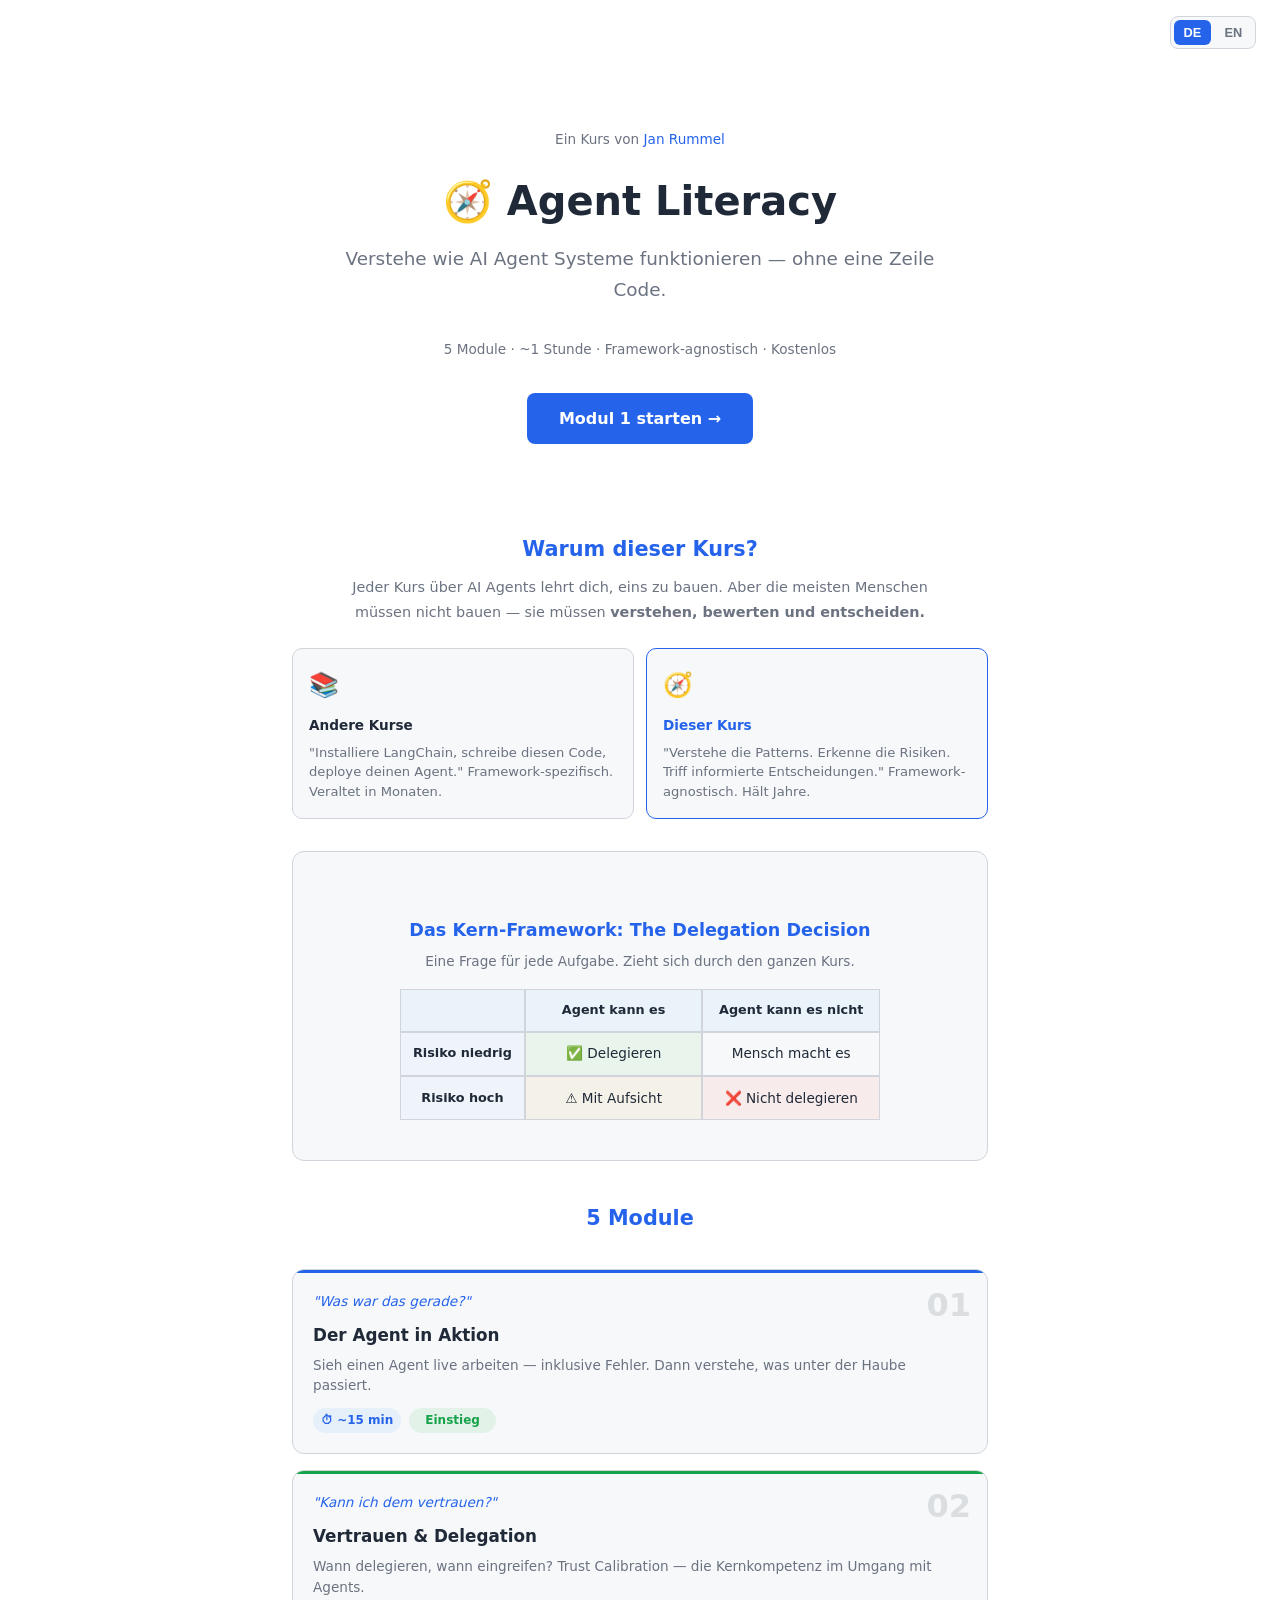
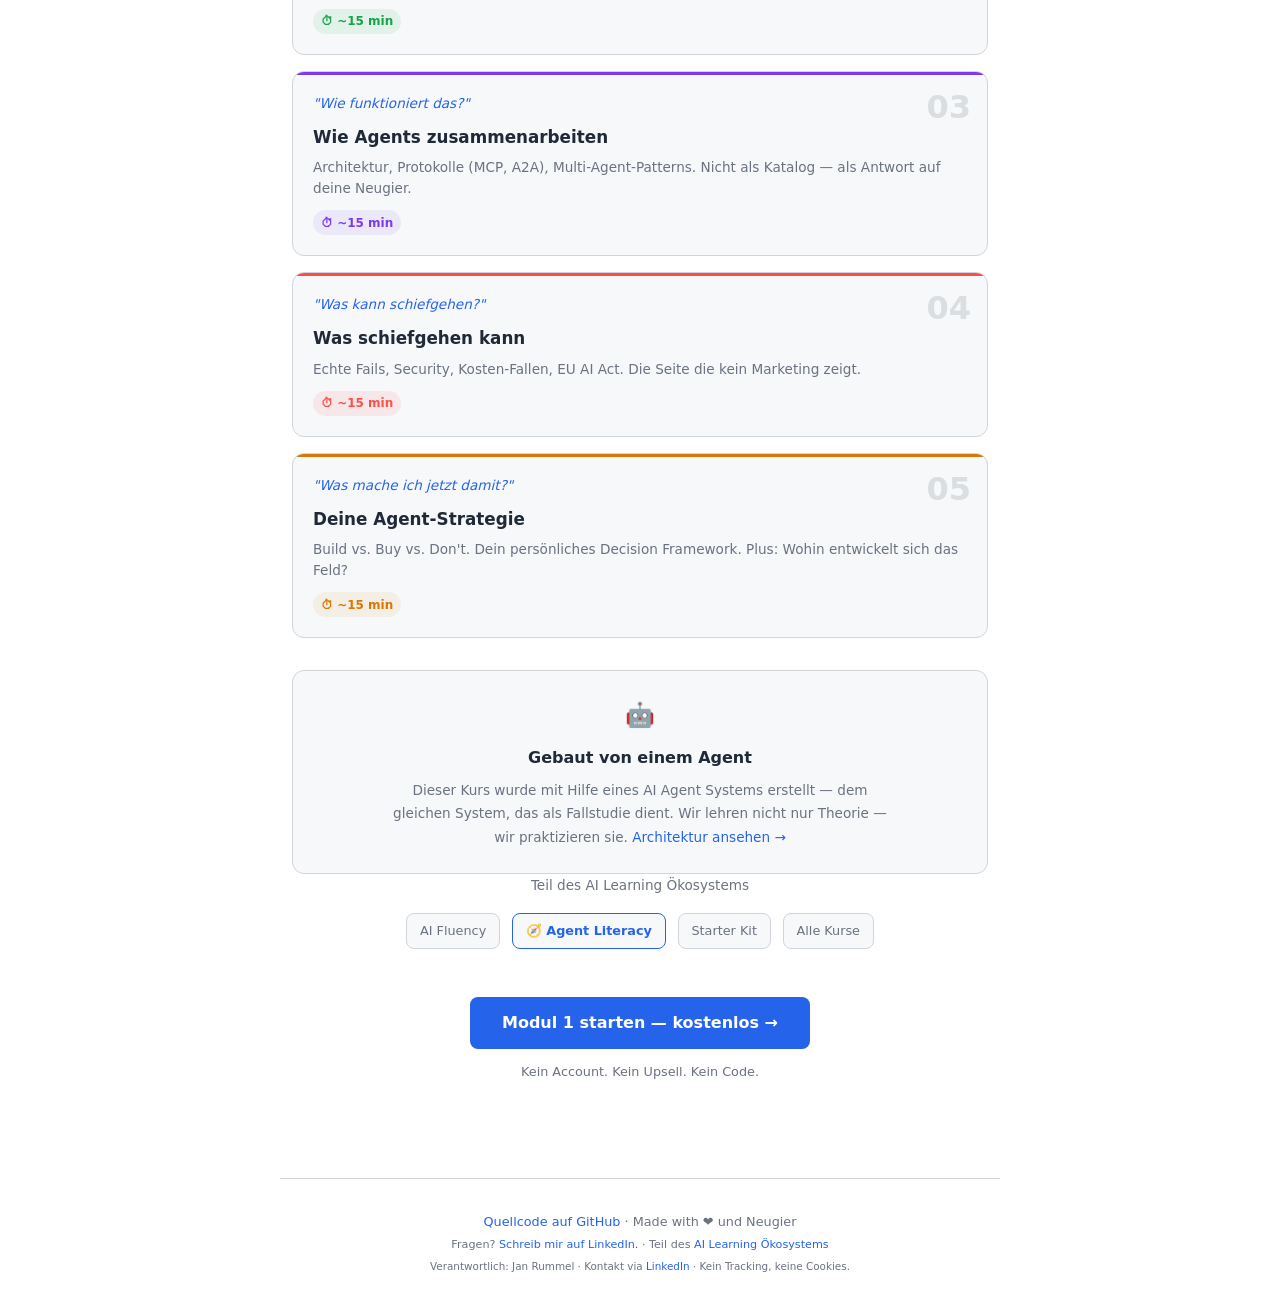
==== index.html @ a729472d "Accessibility & Quality Pass ✓ Accessibility (WCAG AA):   - ARIA-labels auf Sprach-Switcher (DE/EN) " ====
<!DOCTYPE html>
<html lang="de">
<head>
<meta charset="UTF-8">
<meta name="viewport" content="width=device-width, initial-scale=1.0">
<title>Agent Literacy — Verstehe wie AI Agent Systeme funktionieren</title>
<meta name="description" content="Der Kurs über AI Agents, den es noch nicht gibt. 5 Module, ~1 Stunde, kein Code nötig. Verstehen statt Bauen.">
<meta property="og:title" content="Agent Literacy — Verstehe AI Agent Systeme">
<meta property="og:description" content="5 Module, ~1 Stunde, kein Code. Der Kurs über AI Agents für Entscheider.">
<meta property="og:url" content="https://planck-lab.github.io/agent-literacy/">
<meta property="og:type" content="website">
<meta name="twitter:card" content="summary_large_image">
<meta property="og:image" content="https://planck-lab.github.io/agent-literacy/og-image.png">
<meta property="og:image:width" content="1200">
<meta property="og:image:height" content="630">
<link rel="stylesheet" href="style.css">
<link rel="icon" href="data:image/svg+xml,<svg xmlns='http://www.w3.org/2000/svg' viewBox='0 0 100 100'><text y='.9em' font-size='90'>🧭</text></svg>">
<style>
.hero{text-align:center;padding:5rem 1.5rem 3rem}
.hero h1{font-size:2.5rem;margin-bottom:.5rem}
.hero .tagline{color:var(--muted);font-size:1.15rem;max-width:600px;margin:0 auto 2rem}
.hero .meta{color:var(--muted);font-size:.85rem;margin-bottom:2rem}
.module-grid{display:grid;gap:1rem;margin:2rem 0}
.mod-card{background:var(--surface);border:1px solid var(--border);border-radius:12px;padding:1.25rem;position:relative;overflow:hidden;transition:transform .2s,border-color .2s;text-decoration:none;color:inherit;display:block}
.mod-card:hover{transform:translateY(-2px);border-color:var(--accent)}
.mod-card::before{content:'';position:absolute;top:0;left:0;right:0;height:3px}
.mod-card.m1::before{background:var(--accent)}
.mod-card.m2::before{background:var(--green)}
.mod-card.m3::before{background:var(--purple)}
.mod-card.m4::before{background:#f85149}
.mod-card.m5::before{background:var(--orange)}
.mod-num{font-size:2rem;font-weight:900;opacity:.12;position:absolute;top:.5rem;right:1rem}
.mod-title{font-size:1.05rem;font-weight:700;margin-bottom:.35rem}
.mod-question{color:var(--accent);font-size:.85rem;font-style:italic;margin-bottom:.5rem}
.mod-desc{color:var(--muted);font-size:.85rem;line-height:1.5}
.mod-meta{display:flex;gap:.5rem;margin-top:.75rem;font-size:.75rem}
.mod-meta span{padding:.15rem .5rem;border-radius:20px;font-weight:600}
.framework-box{background:var(--surface);border:1px solid var(--border);border-radius:12px;padding:1.5rem;margin:2rem 0;text-align:center}
.matrix{display:grid;grid-template-columns:auto 1fr 1fr;gap:0;margin:1rem auto;max-width:480px;font-size:.85rem}
.matrix div{padding:.6rem .75rem;border:1px solid var(--border)}
.matrix .header{background:rgba(88,166,255,.08);font-weight:700;font-size:.8rem}
.matrix .row-label{background:rgba(88,166,255,.05);font-weight:600;font-size:.8rem}
.matrix .cell-green{background:rgba(63,185,80,.08)}
.matrix .cell-yellow{background:rgba(210,153,34,.08)}
.matrix .cell-red{background:rgba(248,81,73,.08)}
.matrix .cell-gray{background:var(--surface)}
.diff-grid{display:grid;grid-template-columns:1fr 1fr;gap:.75rem;margin:1.5rem 0}
.diff-card{background:var(--surface);border:1px solid var(--border);border-radius:10px;padding:1rem;font-size:.82rem}
.diff-card .icon{font-size:1.5rem;margin-bottom:.5rem}
.diff-card h4{font-size:.85rem;margin-bottom:.35rem}
.diff-card p{color:var(--muted);line-height:1.5;margin:0}
.cta-section{text-align:center;margin:3rem 0 2rem}
.ecosystem{display:flex;gap:.75rem;justify-content:center;flex-wrap:wrap;margin:1rem 0}
.eco-badge{padding:.4rem .8rem;background:var(--surface);border:1px solid var(--border);border-radius:8px;font-size:.8rem;color:var(--muted);text-decoration:none}
.eco-badge:hover{border-color:var(--accent);color:var(--text)}
.eco-badge.current{border-color:var(--accent);color:var(--accent);font-weight:600}
@media(max-width:600px){.hero h1{font-size:1.8rem}.diff-grid{grid-template-columns:1fr}.matrix{font-size:.75rem}}
</style>
<script>const _l=localStorage.getItem("lang");if(_l)document.documentElement.lang=_l;</script>
</head>
<body>
<a href="#main-content" class="skip-link"><span class="de">Zum Inhalt springen</span><span class="en">Skip to content</span></a>
<div class="lang-switch" role="navigation" aria-label="Language">
<button class="lang-btn active" onclick="setLang('de')" aria-label="Switch to German">DE</button>
<button class="lang-btn" onclick="setLang('en')" aria-label="Switch to English">EN</button>
</div>

<div class="container" style="max-width:760px;margin:0 auto;padding:3rem 2rem 2rem">

<div class="hero" id="main-content">
<p style="font-size:.85rem;color:var(--muted);margin-bottom:1rem"><span class="de">Ein Kurs von <a href="https://linkedin.com/in/janrummel" style="color:var(--accent)">Jan Rummel</a></span><span class="en">A course by <a href="https://linkedin.com/in/janrummel" style="color:var(--accent)">Jan Rummel</a></span></p>
<h1>🧭 Agent Literacy</h1>
<p class="tagline"><span class="de">Verstehe wie AI Agent Systeme funktionieren — ohne eine Zeile Code.</span><span class="en">Understand how AI agent systems work — without writing a single line of code.</span></p>
<p class="meta"><span class="de">5 Module · ~1 Stunde · Framework-agnostisch · Kostenlos</span><span class="en">5 Modules · ~1 hour · Framework-agnostic · Free</span></p>
<a href="modul1.html" class="btn"><span class="de">Modul 1 starten →</span><span class="en">Start Module 1 →</span></a>
</div>

<section>
<h2 style="text-align:center;margin-bottom:.5rem"><span class="de">Warum dieser Kurs?</span><span class="en">Why this course?</span></h2>
<p style="text-align:center;color:var(--muted);font-size:.9rem;max-width:600px;margin:0 auto 1.5rem"><span class="de">Jeder Kurs über AI Agents lehrt dich, eins zu bauen. Aber die meisten Menschen müssen nicht bauen — sie müssen <strong>verstehen, bewerten und entscheiden.</strong></span><span class="en">Every course about AI agents teaches you to build one. But most people don't need to build — they need to <strong>understand, evaluate, and decide.</strong></span></p>

<div class="diff-grid">
<div class="diff-card">
<div class="icon">📚</div>
<h4><span class="de">Andere Kurse</span><span class="en">Other courses</span></h4>
<p><span class="de">"Installiere LangChain, schreibe diesen Code, deploye deinen Agent." Framework-spezifisch. Veraltet in Monaten.</span><span class="en">"Install LangChain, write this code, deploy your agent." Framework-specific. Outdated in months.</span></p>
</div>
<div class="diff-card" style="border-color:var(--accent)">
<div class="icon">🧭</div>
<h4 style="color:var(--accent)"><span class="de">Dieser Kurs</span><span class="en">This course</span></h4>
<p><span class="de">"Verstehe die Patterns. Erkenne die Risiken. Triff informierte Entscheidungen." Framework-agnostisch. Hält Jahre.</span><span class="en">"Understand the patterns. Recognize the risks. Make informed decisions." Framework-agnostic. Lasts years.</span></p>
</div>
</div>
</section>

<!-- The Delegation Decision -->
<section>
<div class="framework-box">
<h2 style="font-size:1.1rem;margin-bottom:.25rem"><span class="de">Das Kern-Framework: The Delegation Decision</span><span class="en">The Core Framework: The Delegation Decision</span></h2>
<p style="color:var(--muted);font-size:.85rem;margin-bottom:1rem"><span class="de">Eine Frage für jede Aufgabe. Zieht sich durch den ganzen Kurs.</span><span class="en">One question for every task. Runs through the entire course.</span></p>
<div class="matrix">
<div class="header"></div>
<div class="header"><span class="de">Agent kann es</span><span class="en">Agent CAN</span></div>
<div class="header"><span class="de">Agent kann es nicht</span><span class="en">Agent CANNOT</span></div>
<div class="row-label"><span class="de">Risiko niedrig</span><span class="en">Low risk</span></div>
<div class="cell-green">✅ <span class="de">Delegieren</span><span class="en">Delegate</span></div>
<div class="cell-gray"><span class="de">Mensch macht es</span><span class="en">Human does it</span></div>
<div class="row-label"><span class="de">Risiko hoch</span><span class="en">High risk</span></div>
<div class="cell-yellow">⚠️ <span class="de">Mit Aufsicht</span><span class="en">With oversight</span></div>
<div class="cell-red">❌ <span class="de">Nicht delegieren</span><span class="en">Don't delegate</span></div>
</div>
</div>
</section>

<!-- 5 Modules -->
<section>
<h2 style="text-align:center;margin-bottom:1.5rem"><span class="de">5 Module</span><span class="en">5 Modules</span></h2>

<div class="module-grid">
<a href="modul1.html" class="mod-card m1">
<span class="mod-num">01</span>
<p class="mod-question"><span class="de">"Was war das gerade?"</span><span class="en">"What just happened?"</span></p>
<div class="mod-title"><span class="de">Der Agent in Aktion</span><span class="en">The Agent in Action</span></div>
<div class="mod-desc"><span class="de">Sieh einen Agent live arbeiten — inklusive Fehler. Dann verstehe, was unter der Haube passiert.</span><span class="en">Watch an agent work live — including mistakes. Then understand what happens under the hood.</span></div>
<div class="mod-meta">
<span style="background:rgba(88,166,255,.1);color:var(--accent)">⏱ ~15 min</span>
<span style="background:rgba(63,185,80,.1);color:var(--green)"><span class="de">Einstieg</span><span class="en">Start here</span></span>
</div>
</a>

<a href="modul2.html" class="mod-card m2">
<span class="mod-num">02</span>
<p class="mod-question"><span class="de">"Kann ich dem vertrauen?"</span><span class="en">"Can I trust this?"</span></p>
<div class="mod-title"><span class="de">Vertrauen & Delegation</span><span class="en">Trust & Delegation</span></div>
<div class="mod-desc"><span class="de">Wann delegieren, wann eingreifen? Trust Calibration — die Kernkompetenz im Umgang mit Agents.</span><span class="en">When to delegate, when to intervene? Trust calibration — the core skill for working with agents.</span></div>
<div class="mod-meta">
<span style="background:rgba(63,185,80,.1);color:var(--green)">⏱ ~15 min</span>
</div>
</a>

<a href="modul3.html" class="mod-card m3">
<span class="mod-num">03</span>
<p class="mod-question"><span class="de">"Wie funktioniert das?"</span><span class="en">"How does it work?"</span></p>
<div class="mod-title"><span class="de">Wie Agents zusammenarbeiten</span><span class="en">How Agents Collaborate</span></div>
<div class="mod-desc"><span class="de">Architektur, Protokolle (MCP, A2A), Multi-Agent-Patterns. Nicht als Katalog — als Antwort auf deine Neugier.</span><span class="en">Architecture, protocols (MCP, A2A), multi-agent patterns. Not a catalog — an answer to your curiosity.</span></div>
<div class="mod-meta">
<span style="background:rgba(137,87,229,.1);color:var(--purple)">⏱ ~15 min</span>
</div>
</a>

<a href="modul4.html" class="mod-card m4">
<span class="mod-num">04</span>
<p class="mod-question"><span class="de">"Was kann schiefgehen?"</span><span class="en">"What can go wrong?"</span></p>
<div class="mod-title"><span class="de">Was schiefgehen kann</span><span class="en">What Can Go Wrong</span></div>
<div class="mod-desc"><span class="de">Echte Fails, Security, Kosten-Fallen, EU AI Act. Die Seite die kein Marketing zeigt.</span><span class="en">Real failures, security, cost traps, EU AI Act. The side no marketing shows.</span></div>
<div class="mod-meta">
<span style="background:rgba(248,81,73,.1);color:#f85149">⏱ ~15 min</span>
</div>
</a>

<a href="modul5.html" class="mod-card m5">
<span class="mod-num">05</span>
<p class="mod-question"><span class="de">"Was mache ich jetzt damit?"</span><span class="en">"What do I do with this?"</span></p>
<div class="mod-title"><span class="de">Deine Agent-Strategie</span><span class="en">Your Agent Strategy</span></div>
<div class="mod-desc"><span class="de">Build vs. Buy vs. Don't. Dein persönliches Decision Framework. Plus: Wohin entwickelt sich das Feld?</span><span class="en">Build vs. buy vs. don't. Your personal decision framework. Plus: where is the field heading?</span></div>
<div class="mod-meta">
<span style="background:rgba(210,153,34,.1);color:var(--orange)">⏱ ~15 min</span>
</div>
</a>
</div>
</section>

<!-- Built by an Agent -->
<section>
<div style="background:var(--surface);border:1px solid var(--border);border-radius:12px;padding:1.5rem;text-align:center">
<p style="font-size:1.5rem;margin-bottom:.5rem">🤖</p>
<h3 style="font-size:1rem;margin-bottom:.5rem"><span class="de">Gebaut von einem Agent</span><span class="en">Built by an Agent</span></h3>
<p style="color:var(--muted);font-size:.85rem;max-width:500px;margin:0 auto"><span class="de">Dieser Kurs wurde mit Hilfe eines AI Agent Systems erstellt — dem gleichen System, das als Fallstudie dient. Wir lehren nicht nur Theorie — wir praktizieren sie. <a href="https://github.com/planck-lab/agent-system-starter-kit" style="color:var(--accent)">Architektur ansehen →</a></span><span class="en">This course was created with the help of an AI agent system — the same system used as a case study. We don't just teach theory — we practice it. <a href="https://github.com/planck-lab/agent-system-starter-kit" style="color:var(--accent)">View architecture →</a></span></p>
</div>
</section>

<!-- Ecosystem -->
<section>
<p style="text-align:center;color:var(--muted);font-size:.85rem;margin-bottom:.5rem"><span class="de">Teil des AI Learning Ökosystems</span><span class="en">Part of the AI Learning Ecosystem</span></p>
<div class="ecosystem">
<a href="https://janrummel.github.io/ai-fluency/" class="eco-badge">AI Fluency</a>
<span class="eco-badge current">🧭 Agent Literacy</span>
<a href="https://github.com/planck-lab/agent-system-starter-kit" class="eco-badge">Starter Kit</a>
<a href="https://janrummel.github.io/ai-learning/" class="eco-badge"><span class="de">Alle Kurse</span><span class="en">All Courses</span></a>
</div>
</section>

<div class="cta-section">
<a href="modul1.html" class="btn"><span class="de">Modul 1 starten — kostenlos →</span><span class="en">Start Module 1 — free →</span></a>
<p style="color:var(--muted);font-size:.8rem;margin-top:.75rem"><span class="de">Kein Account. Kein Upsell. Kein Code.</span><span class="en">No account. No upsell. No code.</span></p>
</div>

</div><!-- /.container -->

<footer role="contentinfo">
<a href="https://github.com/planck-lab/agent-literacy"><span class="de">Quellcode auf GitHub</span><span class="en">Source on GitHub</span></a> · Made with ❤️ <span class="de">und Neugier</span><span class="en">and curiosity</span>
<br><span style="font-size:.7rem"><span class="de">Fragen? <a href="https://linkedin.com/in/janrummel">Schreib mir auf LinkedIn.</a> · Teil des <a href="https://janrummel.github.io/ai-learning/">AI Learning Ökosystems</a></span><span class="en">Questions? <a href="https://linkedin.com/in/janrummel">Message me on LinkedIn.</a> · Part of the <a href="https://janrummel.github.io/ai-learning/">AI Learning Ecosystem</a></span></span>
<br><span style="font-size:.65rem;color:var(--muted)"><span class="de">Verantwortlich: Jan Rummel · Kontakt via <a href="https://linkedin.com/in/janrummel">LinkedIn</a> · Kein Tracking, keine Cookies.</span><span class="en">Responsible: Jan Rummel · Contact via <a href="https://linkedin.com/in/janrummel">LinkedIn</a> · No tracking, no cookies.</span></span>
</footer>

<script>
function setLang(l){document.documentElement.lang=l;document.querySelectorAll('.lang-btn').forEach(b=>b.classList.remove('active'));document.querySelector(`.lang-btn[onclick="setLang('${l}')"]`).classList.add('active');localStorage.setItem('lang',l)}
const s=localStorage.getItem('lang');if(s)setLang(s);
</script>
<button class="back-to-top" onclick="scrollTo({top:0,behavior:'smooth'})" aria-label="Back to top">↑</button>
<script>const b=document.querySelector(".back-to-top");window.addEventListener("scroll",()=>{b.style.display=window.scrollY>400?"flex":"none"})</script>
</body></html>
---- style.css ----
:root {
  --bg: #0d1117; --surface: #161b22; --border: #30363d;
  --text: #e6edf3; --muted: #9ca3af; --accent: #58a6ff;
  --green: #3fb950; --orange: #d29922; --purple: #8957e5;
}
@media (prefers-color-scheme: light) {
  :root {
    --bg: #ffffff; --surface: #f6f8fa; --border: #d1d5db;
    --text: #1f2937; --muted: #6b7280; --accent: #2563eb;
    --green: #16a34a; --orange: #d97706; --purple: #7c3aed;
  }
}
* { margin: 0; padding: 0; box-sizing: border-box; }
html { overflow-x: hidden; }
body { overflow-x: hidden;
  font-family: -apple-system, BlinkMacSystemFont, 'SF Pro', system-ui, sans-serif;
  background: var(--bg); color: var(--text); min-height: 100vh; line-height: 1.7;
}
a { color: var(--accent); text-decoration: none; }
a:hover { text-decoration: underline; }
.lang-switch {
  position: fixed; top: 1rem; right: 1.5rem; z-index: 100;
  display: flex; gap: 0.25rem; background: var(--surface); border: 1px solid var(--border);
  border-radius: 8px; padding: 0.2rem;
}
.lang-btn {
  padding: 0.3rem 0.6rem; border-radius: 6px; border: none;
  background: transparent; color: var(--muted); cursor: pointer;
  font-size: 0.8rem; font-weight: 600; transition: all 0.2s;
}
.lang-btn.active { background: var(--accent); color: var(--bg); }
.lang-btn:hover:not(.active) { color: var(--text); }
[lang="de"] .en, [lang="en"] .de { display: none; }
.container { max-width: 720px; width: 100%; margin: 0 auto; padding: 5rem 2rem 2rem; }
h1 { font-size: 2rem; font-weight: 800; margin-bottom: 0.5rem; }
h2 { font-size: 1.3rem; font-weight: 800; margin: 2.5rem 0 0.75rem; color: var(--accent); }
.subtitle { color: var(--muted); margin-bottom: 2rem; }
.step {
  background: var(--surface); border: 1px solid var(--border); border-radius: 12px;
  padding: 1.5rem; margin-bottom: 1.5rem;
}
.step-header { display: flex; align-items: center; gap: 0.75rem; margin-bottom: 1rem; }
.step-num {
  width: 32px; height: 32px; background: var(--accent); color: var(--bg);
  border-radius: 8px; display: flex; align-items: center; justify-content: center;
  font-weight: 800; font-size: 0.9rem; flex-shrink: 0;
}
.step-title { font-weight: 700; font-size: 1.05rem; }
.step ol, .step ul { padding-left: 1.5rem; }
.step li { margin-bottom: 0.4rem; }
.checkpoint {
  background: rgba(63,185,80,0.1); border: 1px solid rgba(63,185,80,0.3);
  border-radius: 8px; padding: 0.75rem 1rem; margin-top: 1rem;
  font-size: 0.9rem; color: var(--green);
}
.tip {
  background: rgba(88,166,255,0.08); border: 1px solid rgba(88,166,255,0.2);
  border-radius: 8px; padding: 0.75rem 1rem; margin: 1rem 0;
  font-size: 0.9rem; color: var(--accent);
}
.card {
  background: var(--surface); border: 1px solid var(--border); border-radius: 12px;
  padding: 1.5rem; margin-bottom: 1rem; transition: transform 0.2s;
}
.card:hover { transform: translateY(-2px); }
.glossary {
  background: var(--surface); border: 1px solid var(--border); border-radius: 12px;
  padding: 1.5rem; margin: 2rem 0;
}
.glossary dt { font-weight: 700; color: var(--accent); margin-top: 0.75rem; }
.glossary dt:first-child { margin-top: 0; }
.glossary dd { color: var(--muted); font-size: 0.9rem; margin-left: 0; }
.celebration {
  text-align: center; padding: 2rem; background: var(--surface);
  border: 1px solid var(--green); border-radius: 12px; margin: 2rem 0;
}
.celebration h2 { color: var(--green); margin-bottom: 0.5rem; }
.btn {
  display: inline-block; background: var(--accent); color: var(--bg); padding: 0.75rem 2rem;
  border-radius: 8px; font-weight: 700; font-size: 1rem; border: none; cursor: pointer;
  text-decoration: none;
}
.btn:hover { opacity: 0.9; text-decoration: none; }
.back-link { display: inline-block; margin-bottom: 1rem; color: var(--muted); font-size: 0.85rem; }

/* Module Header */
.module-header {
  background: var(--surface);
  border: 1px solid var(--border);
  border-radius: 14px;
  padding: 1.5rem;
  margin-bottom: 2rem;
  position: relative;
  overflow: hidden;
}
.module-header::before {
  content: '';
  position: absolute;
  top: 0; left: 0; right: 0;
  height: 3px;
  background: linear-gradient(90deg, var(--accent), var(--green), var(--orange), var(--purple));
}
.module-header .module-id {
  font-size: 2.5rem;
  font-weight: 900;
  color: var(--accent);
  opacity: .15;
  position: absolute;
  top: .5rem; right: 1.25rem;
  line-height: 1;
  pointer-events: none;
}
.module-header h1 {
  font-size: 1.6rem;
  margin: .25rem 0 .5rem;
}
.module-header .meta-row {
  display: flex;
  gap: .5rem;
  align-items: center;
  flex-wrap: wrap;
  font-size: .8rem;
  color: var(--muted);
  margin-bottom: .25rem;
}
.module-header .meta-pill {
  display: inline-flex;
  align-items: center;
  gap: .25rem;
  padding: .2rem .6rem;
  border-radius: 20px;
  font-size: .75rem;
  font-weight: 600;
}
.module-header .meta-pill.track { background: rgba(88,166,255,.1); color: var(--accent); }
.module-header .meta-pill.level { background: rgba(63,185,80,.1); color: var(--green); }
.module-header .meta-pill.level-adv { background: rgba(210,153,34,.1); color: var(--orange); }
.module-header .meta-pill.time { background: rgba(137,87,229,.1); color: var(--purple); }
.module-header .subtitle {
  color: var(--muted);
  font-size: .9rem;
  margin: .5rem 0 0;
  line-height: 1.5;
}
.module-header .goal-row {
  margin-top: 1rem;
  padding-top: .75rem;
  border-top: 1px solid var(--border);
  font-size: .85rem;
  color: var(--muted);
  line-height: 1.5;
}
.module-header .goal-row strong {
  color: var(--text);
}
.nav-footer { display: flex; justify-content: space-between; margin: 2rem 0; flex-wrap: wrap; gap: 1rem; }
footer {
  text-align: center; padding: 2rem; color: var(--muted); font-size: 0.8rem;
  border-top: 1px solid var(--border); max-width: 720px; margin: 2rem auto 0;
}
/* Focus styles for keyboard navigation */
a:focus-visible, button:focus-visible, .btn:focus-visible {
  outline: 2px solid var(--accent);
  outline-offset: 2px;
  border-radius: 4px;
}
/* Skip link */
.skip-link {
  position: absolute; top: -100px; left: 1rem; z-index: 200;
  background: var(--accent); color: var(--bg); padding: 0.5rem 1rem;
  border-radius: 0 0 8px 8px; font-weight: 700; text-decoration: none;
  transition: top 0.2s;
}
.skip-link:focus { top: 0; }
/* Progress bar (behavioral) */
.progress-bar {
  position: fixed; top: 0; left: 0; width: 100%; height: 4px; z-index: 99;
  background: var(--border);
}
.progress-fill {
  height: 100%; background: var(--accent); transition: width 0.3s;
  border-radius: 0 2px 2px 0;
}
/* Tables */
table { width: 100%; max-width: 100%; border-collapse: collapse; margin: 1rem 0; font-size: 0.85rem; table-layout: fixed; word-wrap: break-word; }
th, td { padding: 0.6rem 0.75rem; text-align: left; border: 1px solid var(--border); }
th { background: var(--surface); color: var(--accent); font-weight: 700; font-size: 0.8rem; white-space: nowrap; }
td { color: var(--muted); }
td:first-child { color: var(--text); font-weight: 600; }
tr:hover td { background: rgba(88,166,255,0.03); }
@media (max-width: 600px) {
  table { font-size: 0.75rem; }
  th, td { padding: 0.4rem 0.5rem; }
}

/* Source Citation */
.source { font-size: 0.78rem; color: var(--muted); background: var(--surface); border-radius: 6px; padding: 0.5rem 0.75rem; margin: 0.75rem 0; border-left: 2px solid #a78bfa; }
.source a { color: #a78bfa; }

/* Comparison Cards */
.comparison { display: grid; grid-template-columns: 1fr 1fr; gap: 1rem; margin: 1.5rem 0; }
.compare-card { background: var(--surface); border: 1px solid var(--border); border-radius: 12px; padding: 1.25rem; }
.compare-card.bad { border-color: rgba(248,81,73,0.4); }
.compare-card.good { border-color: rgba(63,185,80,0.4); }
.compare-card h4 { font-size: 0.9rem; margin-bottom: 0.5rem; }
.compare-card p, .compare-card ul { font-size: 0.85rem; color: var(--muted); margin: 0; }
.compare-card ul { padding-left: 1.25rem; }

/* Troubleshooting */
.troubleshooting { background: rgba(210,153,34,0.08); border: 1px solid rgba(210,153,34,0.2); border-radius: 8px; padding: 1rem 1.25rem; margin: 1rem 0; font-size: 0.85rem; }
.troubleshooting strong { color: var(--orange); }
.troubleshooting p { color: var(--muted); margin: 0.3rem 0; }

/* Glossary Widget */
.glossary-toggle { position: fixed; bottom: 1.5rem; right: 1.5rem; background: var(--surface); border: 1px solid var(--border); color: var(--text); padding: 0.6rem 1rem; border-radius: 20px; cursor: pointer; font-size: 0.8rem; font-weight: 700; z-index: 100; transition: all 0.2s; }
.glossary-toggle:hover { border-color: var(--accent); color: var(--accent); }
.glossary-panel { display: none; position: fixed; bottom: 4rem; right: 1.5rem; background: var(--surface); border: 1px solid var(--border); border-radius: 12px; padding: 1.25rem; width: 280px; max-height: 400px; overflow-y: auto; z-index: 100; box-shadow: 0 8px 32px rgba(0,0,0,0.4); }
.glossary-panel.open { display: block; }
.glossary-panel h3 { font-size: 0.9rem; margin: 0 0 0.75rem; color: var(--accent); }
.glossary-panel dt { font-weight: 700; font-size: 0.85rem; color: var(--text); margin-top: 0.5rem; }
.glossary-panel dd { font-size: 0.8rem; color: var(--muted); margin: 0.15rem 0 0.5rem 0; line-height: 1.4; }

/* Reduced Motion */
@media (prefers-reduced-motion: reduce) {
  *, *::before, *::after { animation-duration: 0.01ms !important; transition-duration: 0.01ms !important; }
}

.back-to-top{position:fixed;bottom:1.5rem;right:1.5rem;background:var(--surface);border:1px solid var(--border);color:var(--muted);width:40px;height:40px;border-radius:50%;cursor:pointer;font-size:1.1rem;display:none;align-items:center;justify-content:center;z-index:90;transition:all .2s}
.back-to-top:hover{color:var(--accent);border-color:var(--accent)}
.breadcrumb{font-size:.78rem;color:var(--muted);margin-bottom:.5rem}
.breadcrumb a{color:var(--muted)}
.breadcrumb a:hover{color:var(--accent)}
@media (max-width: 600px) {
  .container { padding: 4rem 1.25rem 1.5rem; }
  h1 { font-size: 1.6rem; }
  .comparison { grid-template-columns: 1fr; }
  .glossary-panel { width: calc(100vw - 3rem); right: 1.5rem; }
}

/* Collapsible sections */
details { margin: 1rem 0; }
details summary {
  cursor: pointer; font-weight: 700; font-size: .9rem; color: var(--muted);
  padding: .5rem 0; list-style: none; display: flex; align-items: center; gap: .5rem;
}
details summary::-webkit-details-marker { display: none; }
details summary::before { content: "▸"; transition: transform .2s; display: inline-block; }
details[open] summary::before { transform: rotate(90deg); }
details summary:hover { color: var(--text); }
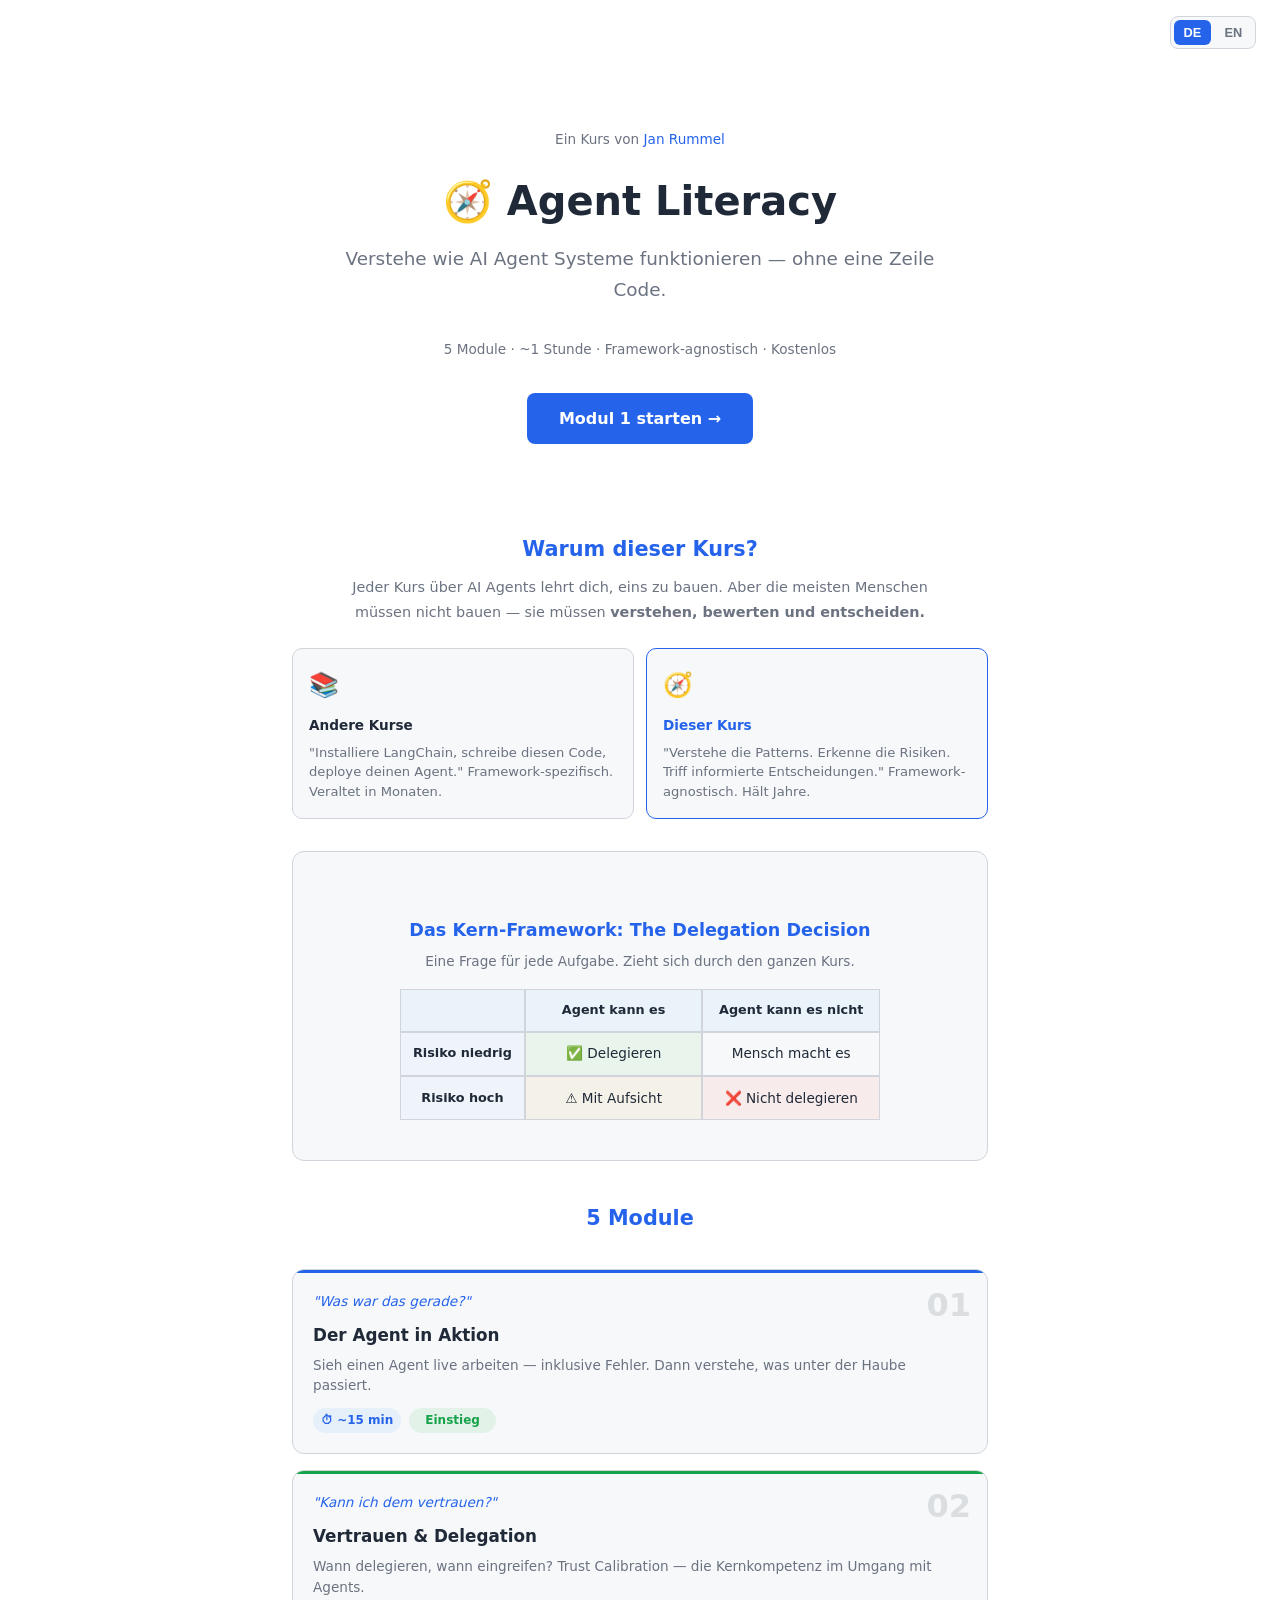
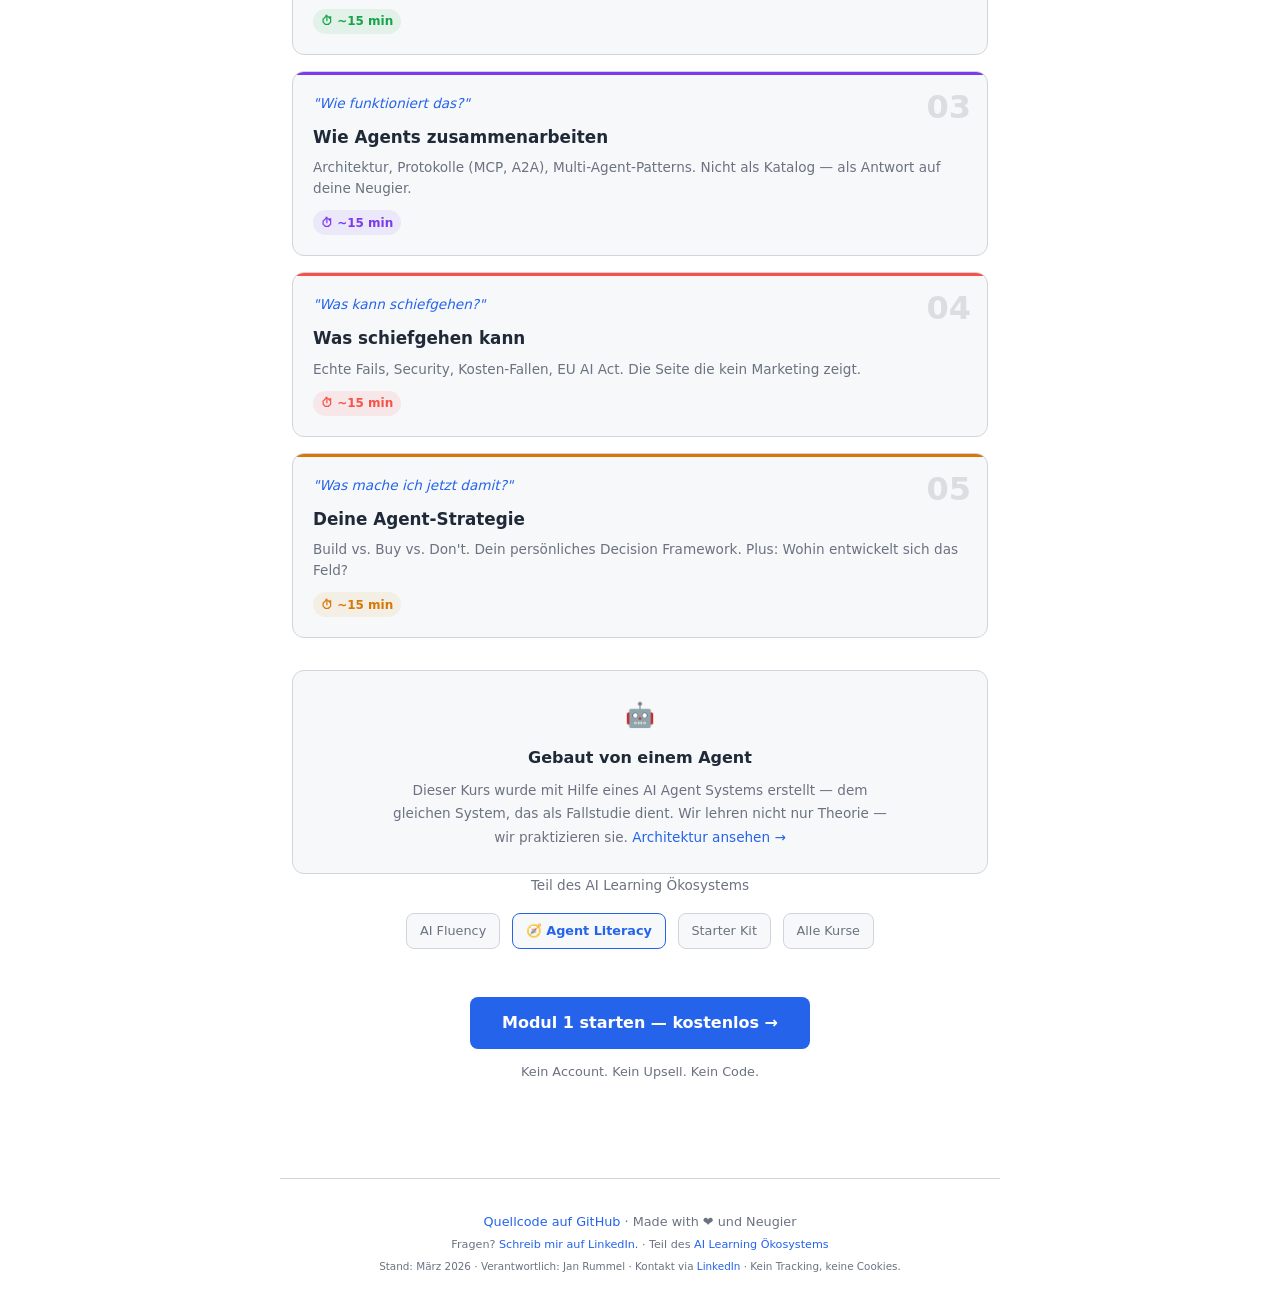
==== commit a5a1d394: "Accessibility & Maintenance: Semantic HTML, OG-Images, Zeitstempel - Semantic HTML: Alle Seiten nutz" ====
--- a/index.html
+++ b/index.html
@@ -60,12 +60,12 @@
 </head>
 <body>
 <a href="#main-content" class="skip-link"><span class="de">Zum Inhalt springen</span><span class="en">Skip to content</span></a>
-<div class="lang-switch" role="navigation" aria-label="Language">
+<nav class="lang-switch" role="navigation" aria-label="Language">
 <button class="lang-btn active" onclick="setLang('de')" aria-label="Switch to German">DE</button>
 <button class="lang-btn" onclick="setLang('en')" aria-label="Switch to English">EN</button>
-</div>
-
-<div class="container" style="max-width:760px;margin:0 auto;padding:3rem 2rem 2rem">
+</nav>
+
+<main class="container" style="max-width:760px;margin:0 auto;padding:3rem 2rem 2rem">
 
 <div class="hero" id="main-content">
 <p style="font-size:.85rem;color:var(--muted);margin-bottom:1rem"><span class="de">Ein Kurs von <a href="https://linkedin.com/in/janrummel" style="color:var(--accent)">Jan Rummel</a></span><span class="en">A course by <a href="https://linkedin.com/in/janrummel" style="color:var(--accent)">Jan Rummel</a></span></p>
@@ -195,12 +195,12 @@
 <p style="color:var(--muted);font-size:.8rem;margin-top:.75rem"><span class="de">Kein Account. Kein Upsell. Kein Code.</span><span class="en">No account. No upsell. No code.</span></p>
 </div>
 
-</div><!-- /.container -->
+</main><!-- /.container -->
 
 <footer role="contentinfo">
 <a href="https://github.com/planck-lab/agent-literacy"><span class="de">Quellcode auf GitHub</span><span class="en">Source on GitHub</span></a> · Made with ❤️ <span class="de">und Neugier</span><span class="en">and curiosity</span>
 <br><span style="font-size:.7rem"><span class="de">Fragen? <a href="https://linkedin.com/in/janrummel">Schreib mir auf LinkedIn.</a> · Teil des <a href="https://janrummel.github.io/ai-learning/">AI Learning Ökosystems</a></span><span class="en">Questions? <a href="https://linkedin.com/in/janrummel">Message me on LinkedIn.</a> · Part of the <a href="https://janrummel.github.io/ai-learning/">AI Learning Ecosystem</a></span></span>
-<br><span style="font-size:.65rem;color:var(--muted)"><span class="de">Verantwortlich: Jan Rummel · Kontakt via <a href="https://linkedin.com/in/janrummel">LinkedIn</a> · Kein Tracking, keine Cookies.</span><span class="en">Responsible: Jan Rummel · Contact via <a href="https://linkedin.com/in/janrummel">LinkedIn</a> · No tracking, no cookies.</span></span>
+<br><span style="font-size:.65rem;color:var(--muted)"><span class="de">Stand: März 2026 · Verantwortlich: Jan Rummel · Kontakt via <a href="https://linkedin.com/in/janrummel">LinkedIn</a> · Kein Tracking, keine Cookies.</span><span class="en">As of March 2026 · Responsible: Jan Rummel · Contact via <a href="https://linkedin.com/in/janrummel">LinkedIn</a> · No tracking, no cookies.</span></span>
 </footer>
 
 <script>
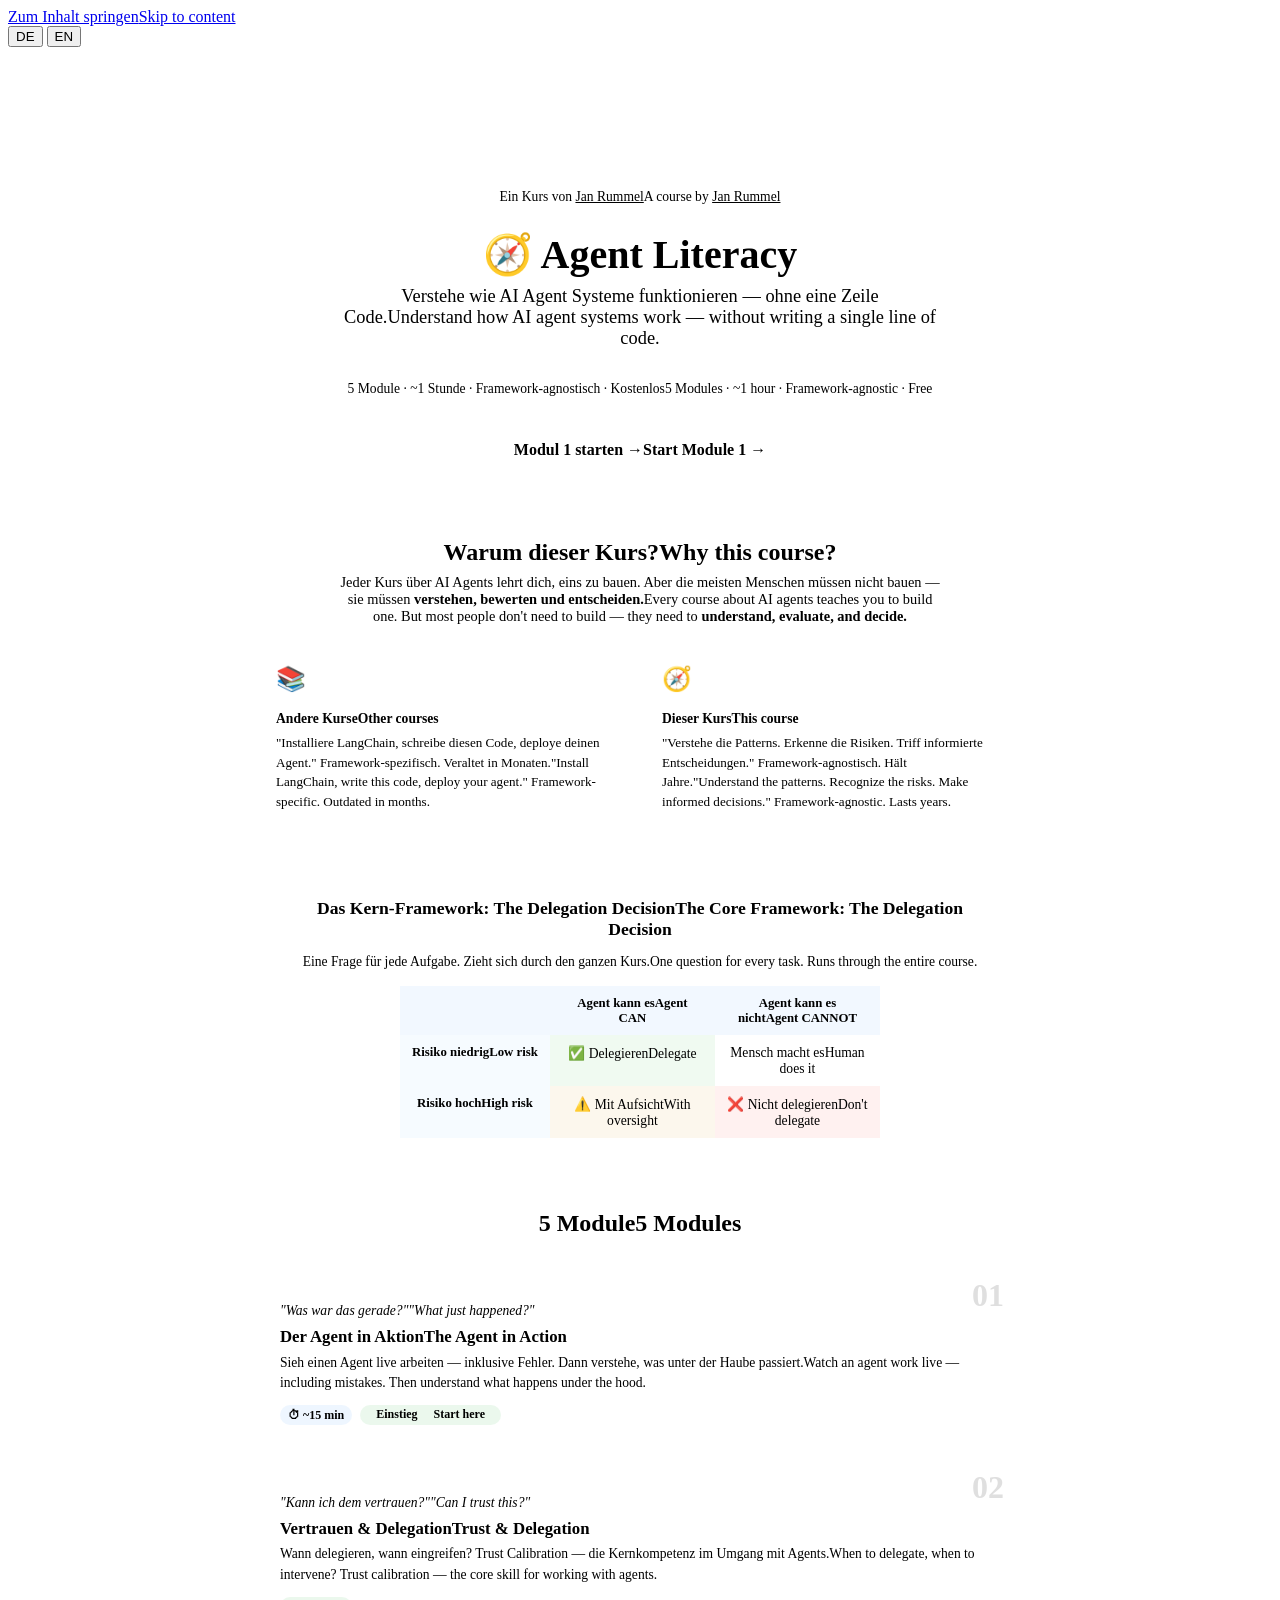
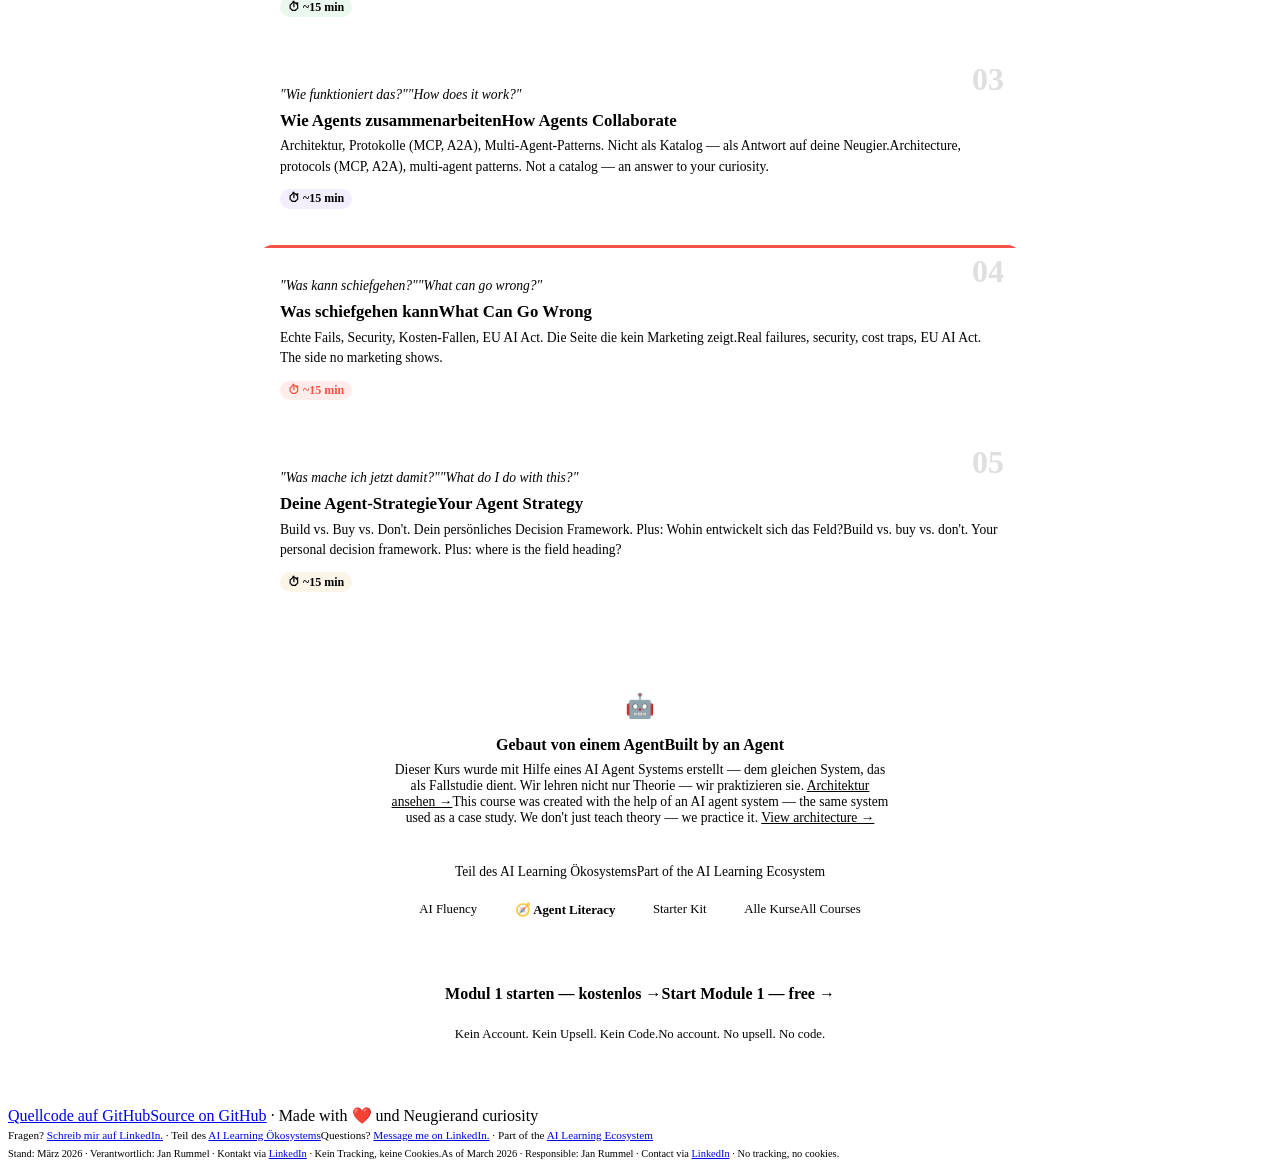
==== commit 4505410d: "refactor: use shared design system + keep course-specific CSS local" ====
--- a/index.html
+++ b/index.html
@@ -13,6 +13,7 @@
 <meta property="og:image" content="https://planck-lab.github.io/agent-literacy/og-image.png">
 <meta property="og:image:width" content="1200">
 <meta property="og:image:height" content="630">
+<link rel="stylesheet" href="https://janrummel.github.io/ai-learning/shared-style.css">
 <link rel="stylesheet" href="style.css">
 <link rel="icon" href="data:image/svg+xml,<svg xmlns='http://www.w3.org/2000/svg' viewBox='0 0 100 100'><text y='.9em' font-size='90'>🧭</text></svg>">
 <style>
@@ -185,7 +186,7 @@
 <div class="ecosystem">
 <a href="https://janrummel.github.io/ai-fluency/" class="eco-badge">AI Fluency</a>
 <span class="eco-badge current">🧭 Agent Literacy</span>
-<a href="https://github.com/planck-lab/agent-system-starter-kit" class="eco-badge">Starter Kit</a>
+<a href="https://planck-lab.github.io/agent-system-starter-kit/" class="eco-badge">Starter Kit</a>
 <a href="https://janrummel.github.io/ai-learning/" class="eco-badge"><span class="de">Alle Kurse</span><span class="en">All Courses</span></a>
 </div>
 </section>
@@ -209,4 +210,7 @@
 </script>
 <button class="back-to-top" onclick="scrollTo({top:0,behavior:'smooth'})" aria-label="Back to top">↑</button>
 <script>const b=document.querySelector(".back-to-top");window.addEventListener("scroll",()=>{b.style.display=window.scrollY>400?"flex":"none"})</script>
+<!-- GoatCounter Analytics - code wird nach Account-Setup eingesetzt -->
+<script data-goatcounter="https://janrummel.goatcounter.com/count" async src="//gc.zgo.at/count.js"></script>
+
 </body></html>
--- a/style.css
+++ b/style.css
@@ -1,53 +1,9 @@
-:root {
-  --bg: #0d1117; --surface: #161b22; --border: #30363d;
-  --text: #e6edf3; --muted: #9ca3af; --accent: #58a6ff;
-  --green: #3fb950; --orange: #d29922; --purple: #8957e5;
-}
-@media (prefers-color-scheme: light) {
-  :root {
-    --bg: #ffffff; --surface: #f6f8fa; --border: #d1d5db;
-    --text: #1f2937; --muted: #6b7280; --accent: #2563eb;
-    --green: #16a34a; --orange: #d97706; --purple: #7c3aed;
-  }
-}
-* { margin: 0; padding: 0; box-sizing: border-box; }
-html { overflow-x: hidden; }
-body { overflow-x: hidden;
-  font-family: -apple-system, BlinkMacSystemFont, 'SF Pro', system-ui, sans-serif;
-  background: var(--bg); color: var(--text); min-height: 100vh; line-height: 1.7;
-}
-a { color: var(--accent); text-decoration: none; }
-a:hover { text-decoration: underline; }
-.lang-switch {
-  position: fixed; top: 1rem; right: 1.5rem; z-index: 100;
-  display: flex; gap: 0.25rem; background: var(--surface); border: 1px solid var(--border);
-  border-radius: 8px; padding: 0.2rem;
-}
-.lang-btn {
-  padding: 0.3rem 0.6rem; border-radius: 6px; border: none;
-  background: transparent; color: var(--muted); cursor: pointer;
-  font-size: 0.8rem; font-weight: 600; transition: all 0.2s;
-}
-.lang-btn.active { background: var(--accent); color: var(--bg); }
-.lang-btn:hover:not(.active) { color: var(--text); }
-[lang="de"] .en, [lang="en"] .de { display: none; }
-.container { max-width: 720px; width: 100%; margin: 0 auto; padding: 5rem 2rem 2rem; }
-h1 { font-size: 2rem; font-weight: 800; margin-bottom: 0.5rem; }
-h2 { font-size: 1.3rem; font-weight: 800; margin: 2.5rem 0 0.75rem; color: var(--accent); }
-.subtitle { color: var(--muted); margin-bottom: 2rem; }
-.step {
-  background: var(--surface); border: 1px solid var(--border); border-radius: 12px;
-  padding: 1.5rem; margin-bottom: 1.5rem;
-}
-.step-header { display: flex; align-items: center; gap: 0.75rem; margin-bottom: 1rem; }
-.step-num {
-  width: 32px; height: 32px; background: var(--accent); color: var(--bg);
-  border-radius: 8px; display: flex; align-items: center; justify-content: center;
-  font-weight: 800; font-size: 0.9rem; flex-shrink: 0;
-}
-.step-title { font-weight: 700; font-size: 1.05rem; }
-.step ol, .step ul { padding-left: 1.5rem; }
-.step li { margin-bottom: 0.4rem; }
+/* Agent Literacy — Course-specific styles
+   Shared base: https://janrummel.github.io/ai-learning/shared-style.css
+   This file contains ONLY styles unique to this course.
+*/
+
+/* === Course Components === */
 .checkpoint {
   background: rgba(63,185,80,0.1); border: 1px solid rgba(63,185,80,0.3);
   border-radius: 8px; padding: 0.75rem 1rem; margin-top: 1rem;
@@ -83,121 +39,67 @@
 .btn:hover { opacity: 0.9; text-decoration: none; }
 .back-link { display: inline-block; margin-bottom: 1rem; color: var(--muted); font-size: 0.85rem; }
 
-/* Module Header */
+/* === Module Header === */
 .module-header {
-  background: var(--surface);
-  border: 1px solid var(--border);
-  border-radius: 14px;
-  padding: 1.5rem;
-  margin-bottom: 2rem;
-  position: relative;
-  overflow: hidden;
+  background: var(--surface); border: 1px solid var(--border); border-radius: 14px;
+  padding: 1.5rem; margin-bottom: 2rem; position: relative; overflow: hidden;
 }
 .module-header::before {
-  content: '';
-  position: absolute;
-  top: 0; left: 0; right: 0;
-  height: 3px;
+  content: ''; position: absolute; top: 0; left: 0; right: 0; height: 3px;
   background: linear-gradient(90deg, var(--accent), var(--green), var(--orange), var(--purple));
 }
 .module-header .module-id {
-  font-size: 2.5rem;
-  font-weight: 900;
-  color: var(--accent);
-  opacity: .15;
-  position: absolute;
-  top: .5rem; right: 1.25rem;
-  line-height: 1;
-  pointer-events: none;
+  font-size: 2.5rem; font-weight: 900; color: var(--accent); opacity: .15;
+  position: absolute; top: .5rem; right: 1.25rem; line-height: 1; pointer-events: none;
 }
-.module-header h1 {
-  font-size: 1.6rem;
-  margin: .25rem 0 .5rem;
-}
+.module-header h1 { font-size: 1.6rem; margin: .25rem 0 .5rem; }
 .module-header .meta-row {
-  display: flex;
-  gap: .5rem;
-  align-items: center;
-  flex-wrap: wrap;
-  font-size: .8rem;
-  color: var(--muted);
-  margin-bottom: .25rem;
+  display: flex; gap: .5rem; align-items: center; flex-wrap: wrap;
+  font-size: .8rem; color: var(--muted); margin-bottom: .25rem;
 }
 .module-header .meta-pill {
-  display: inline-flex;
-  align-items: center;
-  gap: .25rem;
-  padding: .2rem .6rem;
-  border-radius: 20px;
-  font-size: .75rem;
-  font-weight: 600;
+  display: inline-flex; align-items: center; gap: .25rem;
+  padding: .2rem .6rem; border-radius: 20px; font-size: .75rem; font-weight: 600;
 }
 .module-header .meta-pill.track { background: rgba(88,166,255,.1); color: var(--accent); }
 .module-header .meta-pill.level { background: rgba(63,185,80,.1); color: var(--green); }
 .module-header .meta-pill.level-adv { background: rgba(210,153,34,.1); color: var(--orange); }
 .module-header .meta-pill.time { background: rgba(137,87,229,.1); color: var(--purple); }
-.module-header .subtitle {
-  color: var(--muted);
-  font-size: .9rem;
-  margin: .5rem 0 0;
-  line-height: 1.5;
+.module-header .subtitle { color: var(--muted); font-size: .9rem; margin: .5rem 0 0; line-height: 1.5; }
+.module-header .goal-row {
+  margin-top: 1rem; padding-top: .75rem; border-top: 1px solid var(--border);
+  font-size: .85rem; color: var(--muted); line-height: 1.5;
 }
-.module-header .goal-row {
-  margin-top: 1rem;
-  padding-top: .75rem;
-  border-top: 1px solid var(--border);
-  font-size: .85rem;
-  color: var(--muted);
-  line-height: 1.5;
+.module-header .goal-row strong { color: var(--text); }
+
+/* === Navigation === */
+.nav-footer { display: flex; justify-content: space-between; margin: 2rem 0; flex-wrap: wrap; gap: 1rem; }
+.breadcrumb { font-size: .78rem; color: var(--muted); margin-bottom: .5rem; }
+.breadcrumb a { color: var(--muted); }
+.breadcrumb a:hover { color: var(--accent); }
+
+/* === Focus (Accessibility) === */
+a:focus-visible, button:focus-visible, .btn:focus-visible {
+  outline: 2px solid var(--accent); outline-offset: 2px; border-radius: 4px;
 }
-.module-header .goal-row strong {
-  color: var(--text);
-}
-.nav-footer { display: flex; justify-content: space-between; margin: 2rem 0; flex-wrap: wrap; gap: 1rem; }
-footer {
-  text-align: center; padding: 2rem; color: var(--muted); font-size: 0.8rem;
-  border-top: 1px solid var(--border); max-width: 720px; margin: 2rem auto 0;
-}
-/* Focus styles for keyboard navigation */
-a:focus-visible, button:focus-visible, .btn:focus-visible {
-  outline: 2px solid var(--accent);
-  outline-offset: 2px;
-  border-radius: 4px;
-}
-/* Skip link */
-.skip-link {
-  position: absolute; top: -100px; left: 1rem; z-index: 200;
-  background: var(--accent); color: var(--bg); padding: 0.5rem 1rem;
-  border-radius: 0 0 8px 8px; font-weight: 700; text-decoration: none;
-  transition: top 0.2s;
-}
-.skip-link:focus { top: 0; }
-/* Progress bar (behavioral) */
-.progress-bar {
-  position: fixed; top: 0; left: 0; width: 100%; height: 4px; z-index: 99;
-  background: var(--border);
-}
-.progress-fill {
-  height: 100%; background: var(--accent); transition: width 0.3s;
-  border-radius: 0 2px 2px 0;
-}
-/* Tables */
+
+/* === Progress Bar === */
+.progress-bar { position: fixed; top: 0; left: 0; width: 100%; height: 4px; z-index: 99; background: var(--border); }
+.progress-fill { height: 100%; background: var(--accent); transition: width 0.3s; border-radius: 0 2px 2px 0; }
+
+/* === Tables === */
 table { width: 100%; max-width: 100%; border-collapse: collapse; margin: 1rem 0; font-size: 0.85rem; table-layout: fixed; word-wrap: break-word; }
 th, td { padding: 0.6rem 0.75rem; text-align: left; border: 1px solid var(--border); }
 th { background: var(--surface); color: var(--accent); font-weight: 700; font-size: 0.8rem; white-space: nowrap; }
 td { color: var(--muted); }
 td:first-child { color: var(--text); font-weight: 600; }
 tr:hover td { background: rgba(88,166,255,0.03); }
-@media (max-width: 600px) {
-  table { font-size: 0.75rem; }
-  th, td { padding: 0.4rem 0.5rem; }
-}
 
-/* Source Citation */
+/* === Source Citation === */
 .source { font-size: 0.78rem; color: var(--muted); background: var(--surface); border-radius: 6px; padding: 0.5rem 0.75rem; margin: 0.75rem 0; border-left: 2px solid #a78bfa; }
 .source a { color: #a78bfa; }
 
-/* Comparison Cards */
+/* === Comparison Cards === */
 .comparison { display: grid; grid-template-columns: 1fr 1fr; gap: 1rem; margin: 1.5rem 0; }
 .compare-card { background: var(--surface); border: 1px solid var(--border); border-radius: 12px; padding: 1.25rem; }
 .compare-card.bad { border-color: rgba(248,81,73,0.4); }
@@ -206,12 +108,12 @@
 .compare-card p, .compare-card ul { font-size: 0.85rem; color: var(--muted); margin: 0; }
 .compare-card ul { padding-left: 1.25rem; }
 
-/* Troubleshooting */
+/* === Troubleshooting === */
 .troubleshooting { background: rgba(210,153,34,0.08); border: 1px solid rgba(210,153,34,0.2); border-radius: 8px; padding: 1rem 1.25rem; margin: 1rem 0; font-size: 0.85rem; }
 .troubleshooting strong { color: var(--orange); }
 .troubleshooting p { color: var(--muted); margin: 0.3rem 0; }
 
-/* Glossary Widget */
+/* === Glossary Widget === */
 .glossary-toggle { position: fixed; bottom: 1.5rem; right: 1.5rem; background: var(--surface); border: 1px solid var(--border); color: var(--text); padding: 0.6rem 1rem; border-radius: 20px; cursor: pointer; font-size: 0.8rem; font-weight: 700; z-index: 100; transition: all 0.2s; }
 .glossary-toggle:hover { border-color: var(--accent); color: var(--accent); }
 .glossary-panel { display: none; position: fixed; bottom: 4rem; right: 1.5rem; background: var(--surface); border: 1px solid var(--border); border-radius: 12px; padding: 1.25rem; width: 280px; max-height: 400px; overflow-y: auto; z-index: 100; box-shadow: 0 8px 32px rgba(0,0,0,0.4); }
@@ -220,30 +122,15 @@
 .glossary-panel dt { font-weight: 700; font-size: 0.85rem; color: var(--text); margin-top: 0.5rem; }
 .glossary-panel dd { font-size: 0.8rem; color: var(--muted); margin: 0.15rem 0 0.5rem 0; line-height: 1.4; }
 
+/* === Responsive (course-specific) === */
+@media (max-width: 600px) {
+  .comparison { grid-template-columns: 1fr; }
+  .glossary-panel { width: calc(100vw - 3rem); right: 1.5rem; }
+  table { font-size: 0.75rem; }
+  th, td { padding: 0.4rem 0.5rem; }
+}
+
 /* Reduced Motion */
 @media (prefers-reduced-motion: reduce) {
   *, *::before, *::after { animation-duration: 0.01ms !important; transition-duration: 0.01ms !important; }
 }
-
-.back-to-top{position:fixed;bottom:1.5rem;right:1.5rem;background:var(--surface);border:1px solid var(--border);color:var(--muted);width:40px;height:40px;border-radius:50%;cursor:pointer;font-size:1.1rem;display:none;align-items:center;justify-content:center;z-index:90;transition:all .2s}
-.back-to-top:hover{color:var(--accent);border-color:var(--accent)}
-.breadcrumb{font-size:.78rem;color:var(--muted);margin-bottom:.5rem}
-.breadcrumb a{color:var(--muted)}
-.breadcrumb a:hover{color:var(--accent)}
-@media (max-width: 600px) {
-  .container { padding: 4rem 1.25rem 1.5rem; }
-  h1 { font-size: 1.6rem; }
-  .comparison { grid-template-columns: 1fr; }
-  .glossary-panel { width: calc(100vw - 3rem); right: 1.5rem; }
-}
-
-/* Collapsible sections */
-details { margin: 1rem 0; }
-details summary {
-  cursor: pointer; font-weight: 700; font-size: .9rem; color: var(--muted);
-  padding: .5rem 0; list-style: none; display: flex; align-items: center; gap: .5rem;
-}
-details summary::-webkit-details-marker { display: none; }
-details summary::before { content: "▸"; transition: transform .2s; display: inline-block; }
-details[open] summary::before { transform: rotate(90deg); }
-details summary:hover { color: var(--text); }
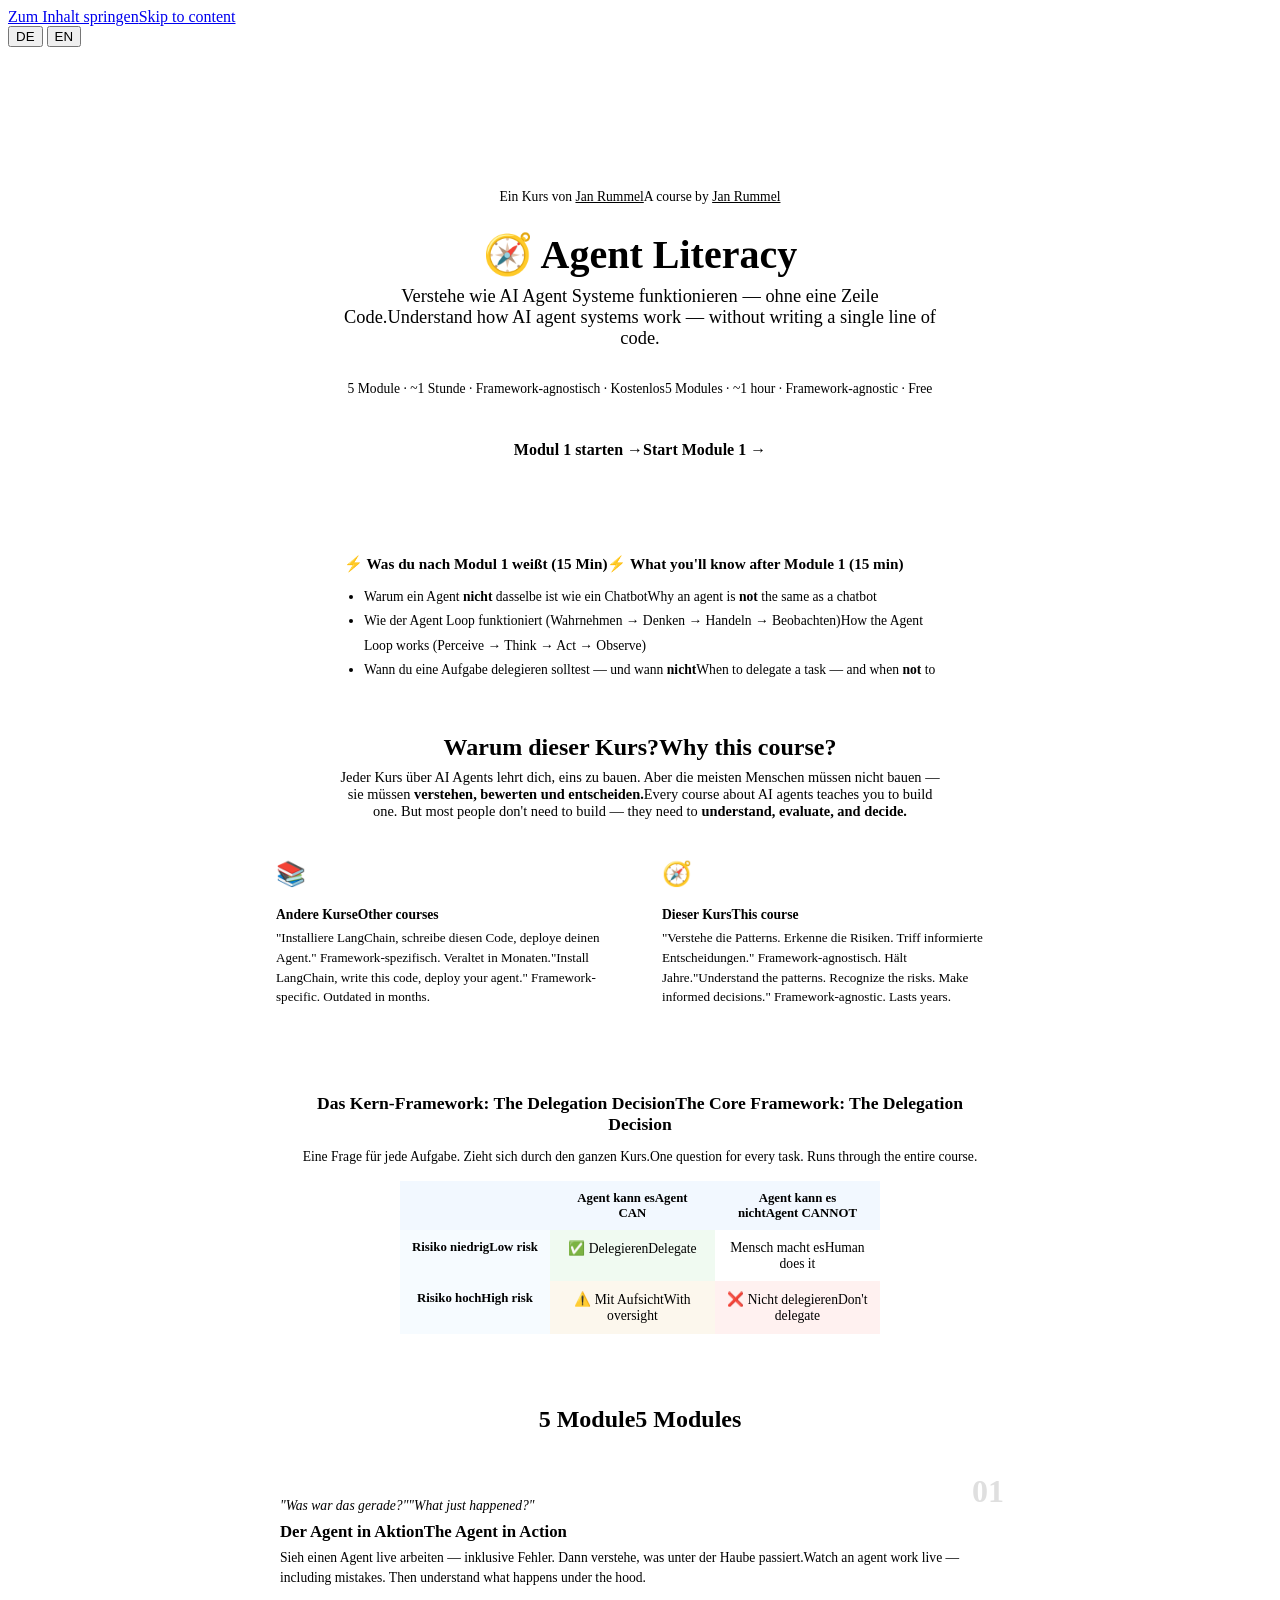
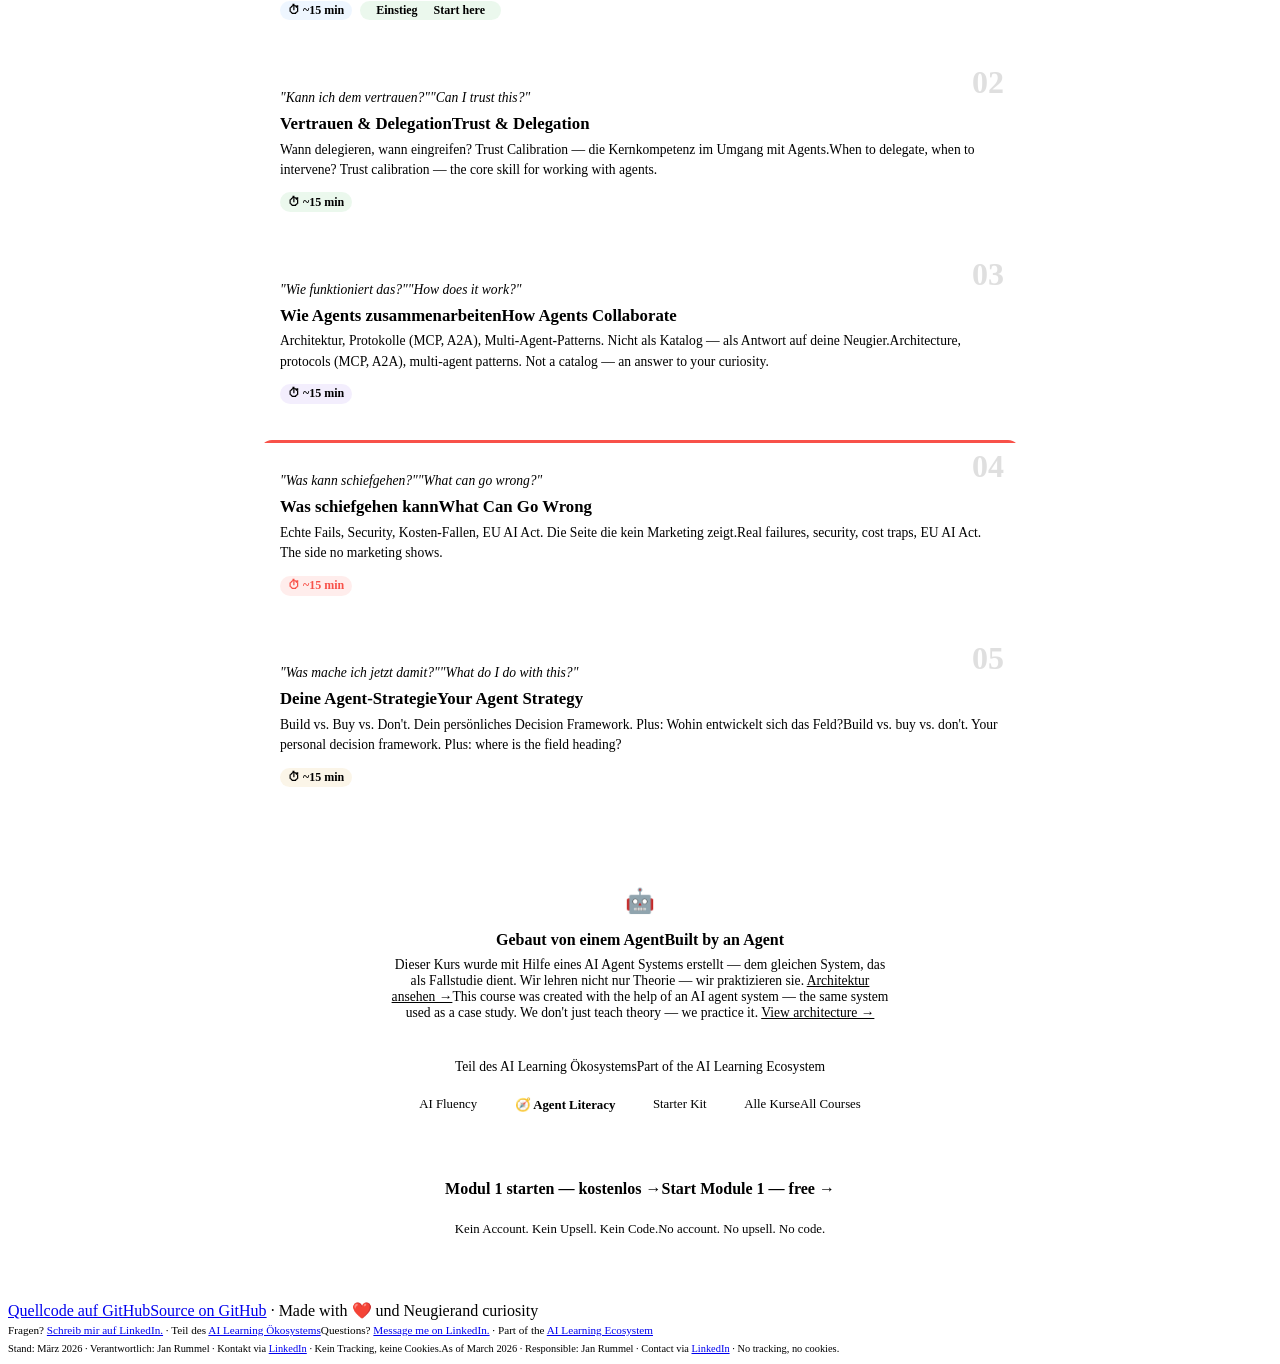
==== commit cd0d7dd9: "feat: quick-win teaser on landing page (105-min-to-aha fix)" ====
--- a/index.html
+++ b/index.html
@@ -76,6 +76,18 @@
 <a href="modul1.html" class="btn"><span class="de">Modul 1 starten →</span><span class="en">Start Module 1 →</span></a>
 </div>
 
+<!-- Quick Win: Was du in 5 Minuten lernst -->
+<section style="max-width:640px;margin:0 auto 2rem;padding:0 1.5rem">
+<div style="background:var(--surface);border:1px solid var(--border);border-radius:12px;padding:1.25rem 1.5rem">
+<h3 style="font-size:.95rem;margin-bottom:.75rem;color:var(--accent)"><span class="de">⚡ Was du nach Modul 1 weißt (15 Min)</span><span class="en">⚡ What you'll know after Module 1 (15 min)</span></h3>
+<ul style="font-size:.85rem;color:var(--muted);padding-left:1.25rem;margin:0;line-height:1.8">
+<li><span class="de">Warum ein Agent <strong style="color:var(--text)">nicht</strong> dasselbe ist wie ein Chatbot</span><span class="en">Why an agent is <strong style="color:var(--text)">not</strong> the same as a chatbot</span></li>
+<li><span class="de">Wie der Agent Loop funktioniert (Wahrnehmen → Denken → Handeln → Beobachten)</span><span class="en">How the Agent Loop works (Perceive → Think → Act → Observe)</span></li>
+<li><span class="de">Wann du eine Aufgabe delegieren solltest — und wann <strong style="color:var(--text)">nicht</strong></span><span class="en">When to delegate a task — and when <strong style="color:var(--text)">not</strong> to</span></li>
+</ul>
+</div>
+</section>
+
 <section>
 <h2 style="text-align:center;margin-bottom:.5rem"><span class="de">Warum dieser Kurs?</span><span class="en">Why this course?</span></h2>
 <p style="text-align:center;color:var(--muted);font-size:.9rem;max-width:600px;margin:0 auto 1.5rem"><span class="de">Jeder Kurs über AI Agents lehrt dich, eins zu bauen. Aber die meisten Menschen müssen nicht bauen — sie müssen <strong>verstehen, bewerten und entscheiden.</strong></span><span class="en">Every course about AI agents teaches you to build one. But most people don't need to build — they need to <strong>understand, evaluate, and decide.</strong></span></p>
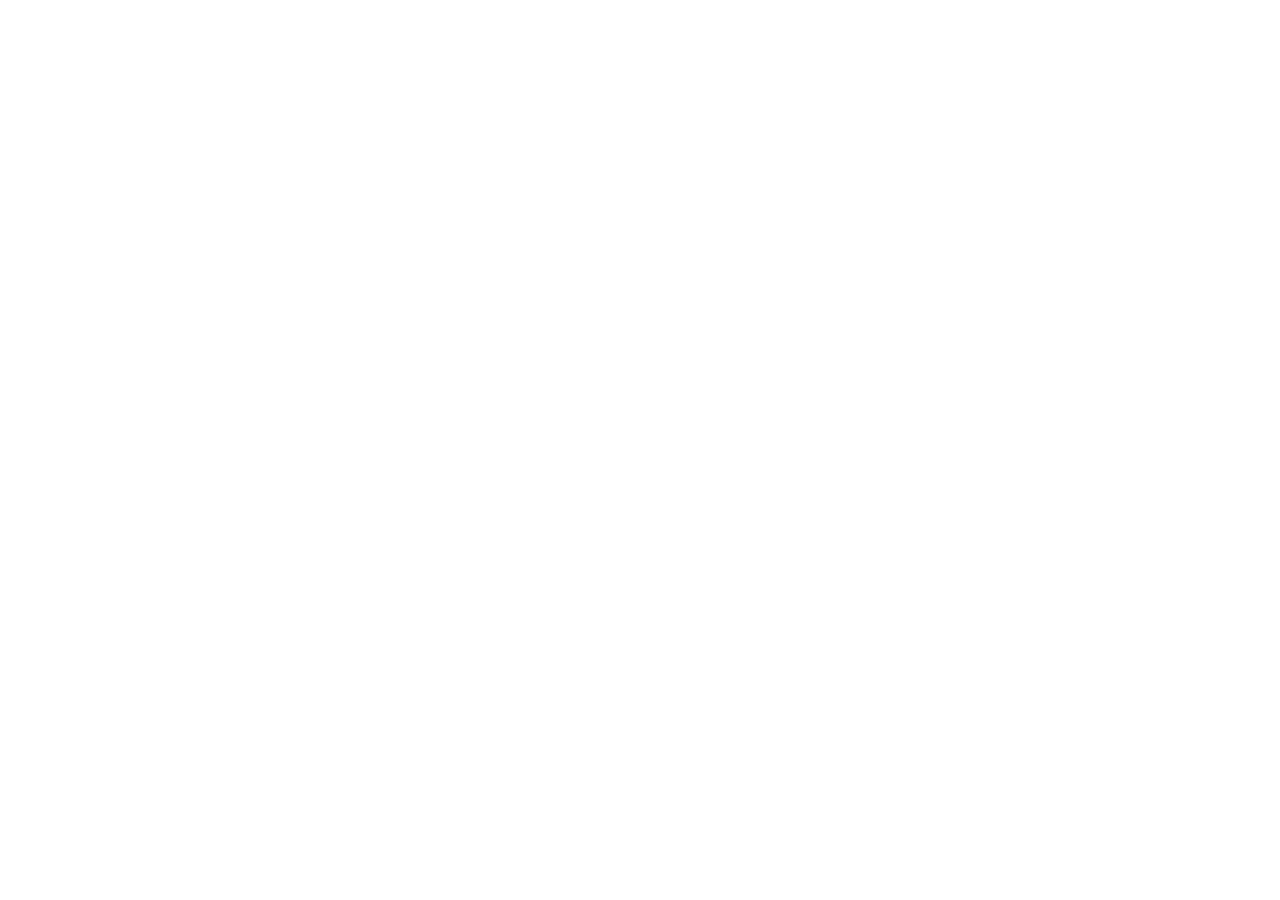
==== commit 2d4710ee: "Umleitung auf janrummel.github.io/agent-literacy Co-Authored-By: Claude Opus 5.5 <noreply@anthropic." ====
--- a/index.html
+++ b/index.html
@@ -1,228 +1,16 @@
-<!DOCTYPE html>
+<!doctype html>
 <html lang="de">
 <head>
-<meta charset="UTF-8">
-<meta name="viewport" content="width=device-width, initial-scale=1.0">
-<title>Agent Literacy — Verstehe wie AI Agent Systeme funktionieren</title>
-<meta name="description" content="Der Kurs über AI Agents, den es noch nicht gibt. 5 Module, ~1 Stunde, kein Code nötig. Verstehen statt Bauen.">
-<meta property="og:title" content="Agent Literacy — Verstehe AI Agent Systeme">
-<meta property="og:description" content="5 Module, ~1 Stunde, kein Code. Der Kurs über AI Agents für Entscheider.">
-<meta property="og:url" content="https://planck-lab.github.io/agent-literacy/">
-<meta property="og:type" content="website">
-<meta name="twitter:card" content="summary_large_image">
-<meta property="og:image" content="https://planck-lab.github.io/agent-literacy/og-image.png">
-<meta property="og:image:width" content="1200">
-<meta property="og:image:height" content="630">
-<link rel="stylesheet" href="https://janrummel.github.io/ai-learning/shared-style.css">
-<link rel="stylesheet" href="style.css">
-<link rel="icon" href="data:image/svg+xml,<svg xmlns='http://www.w3.org/2000/svg' viewBox='0 0 100 100'><text y='.9em' font-size='90'>🧭</text></svg>">
-<style>
-.hero{text-align:center;padding:5rem 1.5rem 3rem}
-.hero h1{font-size:2.5rem;margin-bottom:.5rem}
-.hero .tagline{color:var(--muted);font-size:1.15rem;max-width:600px;margin:0 auto 2rem}
-.hero .meta{color:var(--muted);font-size:.85rem;margin-bottom:2rem}
-.module-grid{display:grid;gap:1rem;margin:2rem 0}
-.mod-card{background:var(--surface);border:1px solid var(--border);border-radius:12px;padding:1.25rem;position:relative;overflow:hidden;transition:transform .2s,border-color .2s;text-decoration:none;color:inherit;display:block}
-.mod-card:hover{transform:translateY(-2px);border-color:var(--accent)}
-.mod-card::before{content:'';position:absolute;top:0;left:0;right:0;height:3px}
-.mod-card.m1::before{background:var(--accent)}
-.mod-card.m2::before{background:var(--green)}
-.mod-card.m3::before{background:var(--purple)}
-.mod-card.m4::before{background:#f85149}
-.mod-card.m5::before{background:var(--orange)}
-.mod-num{font-size:2rem;font-weight:900;opacity:.12;position:absolute;top:.5rem;right:1rem}
-.mod-title{font-size:1.05rem;font-weight:700;margin-bottom:.35rem}
-.mod-question{color:var(--accent);font-size:.85rem;font-style:italic;margin-bottom:.5rem}
-.mod-desc{color:var(--muted);font-size:.85rem;line-height:1.5}
-.mod-meta{display:flex;gap:.5rem;margin-top:.75rem;font-size:.75rem}
-.mod-meta span{padding:.15rem .5rem;border-radius:20px;font-weight:600}
-.framework-box{background:var(--surface);border:1px solid var(--border);border-radius:12px;padding:1.5rem;margin:2rem 0;text-align:center}
-.matrix{display:grid;grid-template-columns:auto 1fr 1fr;gap:0;margin:1rem auto;max-width:480px;font-size:.85rem}
-.matrix div{padding:.6rem .75rem;border:1px solid var(--border)}
-.matrix .header{background:rgba(88,166,255,.08);font-weight:700;font-size:.8rem}
-.matrix .row-label{background:rgba(88,166,255,.05);font-weight:600;font-size:.8rem}
-.matrix .cell-green{background:rgba(63,185,80,.08)}
-.matrix .cell-yellow{background:rgba(210,153,34,.08)}
-.matrix .cell-red{background:rgba(248,81,73,.08)}
-.matrix .cell-gray{background:var(--surface)}
-.diff-grid{display:grid;grid-template-columns:1fr 1fr;gap:.75rem;margin:1.5rem 0}
-.diff-card{background:var(--surface);border:1px solid var(--border);border-radius:10px;padding:1rem;font-size:.82rem}
-.diff-card .icon{font-size:1.5rem;margin-bottom:.5rem}
-.diff-card h4{font-size:.85rem;margin-bottom:.35rem}
-.diff-card p{color:var(--muted);line-height:1.5;margin:0}
-.cta-section{text-align:center;margin:3rem 0 2rem}
-.ecosystem{display:flex;gap:.75rem;justify-content:center;flex-wrap:wrap;margin:1rem 0}
-.eco-badge{padding:.4rem .8rem;background:var(--surface);border:1px solid var(--border);border-radius:8px;font-size:.8rem;color:var(--muted);text-decoration:none}
-.eco-badge:hover{border-color:var(--accent);color:var(--text)}
-.eco-badge.current{border-color:var(--accent);color:var(--accent);font-weight:600}
-@media(max-width:600px){.hero h1{font-size:1.8rem}.diff-grid{grid-template-columns:1fr}.matrix{font-size:.75rem}}
-</style>
-<script>const _l=localStorage.getItem("lang");if(_l)document.documentElement.lang=_l;</script>
+<meta charset="utf-8">
+<meta name="viewport" content="width=device-width,initial-scale=1">
+<title>Agent Literacy: umgezogen</title>
+<link rel="canonical" href="https://janrummel.github.io/agent-literacy/">
+<meta http-equiv="refresh" content="0; url=https://janrummel.github.io/agent-literacy/">
+<script>location.replace('https://janrummel.github.io/agent-literacy/' + location.hash)</script>
+<style>body{font:16px/1.6 system-ui,sans-serif;max-width:36rem;margin:4rem auto;padding:0 1rem}</style>
 </head>
 <body>
-<a href="#main-content" class="skip-link"><span class="de">Zum Inhalt springen</span><span class="en">Skip to content</span></a>
-<nav class="lang-switch" role="navigation" aria-label="Language">
-<button class="lang-btn active" onclick="setLang('de')" aria-label="Switch to German">DE</button>
-<button class="lang-btn" onclick="setLang('en')" aria-label="Switch to English">EN</button>
-</nav>
-
-<main class="container" style="max-width:760px;margin:0 auto;padding:3rem 2rem 2rem">
-
-<div class="hero" id="main-content">
-<p style="font-size:.85rem;color:var(--muted);margin-bottom:1rem"><span class="de">Ein Kurs von <a href="https://linkedin.com/in/janrummel" style="color:var(--accent)">Jan Rummel</a></span><span class="en">A course by <a href="https://linkedin.com/in/janrummel" style="color:var(--accent)">Jan Rummel</a></span></p>
-<h1>🧭 Agent Literacy</h1>
-<p class="tagline"><span class="de">Verstehe wie AI Agent Systeme funktionieren — ohne eine Zeile Code.</span><span class="en">Understand how AI agent systems work — without writing a single line of code.</span></p>
-<p class="meta"><span class="de">5 Module · ~1 Stunde · Framework-agnostisch · Kostenlos</span><span class="en">5 Modules · ~1 hour · Framework-agnostic · Free</span></p>
-<a href="modul1.html" class="btn"><span class="de">Modul 1 starten →</span><span class="en">Start Module 1 →</span></a>
-</div>
-
-<!-- Quick Win: Was du in 5 Minuten lernst -->
-<section style="max-width:640px;margin:0 auto 2rem;padding:0 1.5rem">
-<div style="background:var(--surface);border:1px solid var(--border);border-radius:12px;padding:1.25rem 1.5rem">
-<h3 style="font-size:.95rem;margin-bottom:.75rem;color:var(--accent)"><span class="de">⚡ Was du nach Modul 1 weißt (15 Min)</span><span class="en">⚡ What you'll know after Module 1 (15 min)</span></h3>
-<ul style="font-size:.85rem;color:var(--muted);padding-left:1.25rem;margin:0;line-height:1.8">
-<li><span class="de">Warum ein Agent <strong style="color:var(--text)">nicht</strong> dasselbe ist wie ein Chatbot</span><span class="en">Why an agent is <strong style="color:var(--text)">not</strong> the same as a chatbot</span></li>
-<li><span class="de">Wie der Agent Loop funktioniert (Wahrnehmen → Denken → Handeln → Beobachten)</span><span class="en">How the Agent Loop works (Perceive → Think → Act → Observe)</span></li>
-<li><span class="de">Wann du eine Aufgabe delegieren solltest — und wann <strong style="color:var(--text)">nicht</strong></span><span class="en">When to delegate a task — and when <strong style="color:var(--text)">not</strong> to</span></li>
-</ul>
-</div>
-</section>
-
-<section>
-<h2 style="text-align:center;margin-bottom:.5rem"><span class="de">Warum dieser Kurs?</span><span class="en">Why this course?</span></h2>
-<p style="text-align:center;color:var(--muted);font-size:.9rem;max-width:600px;margin:0 auto 1.5rem"><span class="de">Jeder Kurs über AI Agents lehrt dich, eins zu bauen. Aber die meisten Menschen müssen nicht bauen — sie müssen <strong>verstehen, bewerten und entscheiden.</strong></span><span class="en">Every course about AI agents teaches you to build one. But most people don't need to build — they need to <strong>understand, evaluate, and decide.</strong></span></p>
-
-<div class="diff-grid">
-<div class="diff-card">
-<div class="icon">📚</div>
-<h4><span class="de">Andere Kurse</span><span class="en">Other courses</span></h4>
-<p><span class="de">"Installiere LangChain, schreibe diesen Code, deploye deinen Agent." Framework-spezifisch. Veraltet in Monaten.</span><span class="en">"Install LangChain, write this code, deploy your agent." Framework-specific. Outdated in months.</span></p>
-</div>
-<div class="diff-card" style="border-color:var(--accent)">
-<div class="icon">🧭</div>
-<h4 style="color:var(--accent)"><span class="de">Dieser Kurs</span><span class="en">This course</span></h4>
-<p><span class="de">"Verstehe die Patterns. Erkenne die Risiken. Triff informierte Entscheidungen." Framework-agnostisch. Hält Jahre.</span><span class="en">"Understand the patterns. Recognize the risks. Make informed decisions." Framework-agnostic. Lasts years.</span></p>
-</div>
-</div>
-</section>
-
-<!-- The Delegation Decision -->
-<section>
-<div class="framework-box">
-<h2 style="font-size:1.1rem;margin-bottom:.25rem"><span class="de">Das Kern-Framework: The Delegation Decision</span><span class="en">The Core Framework: The Delegation Decision</span></h2>
-<p style="color:var(--muted);font-size:.85rem;margin-bottom:1rem"><span class="de">Eine Frage für jede Aufgabe. Zieht sich durch den ganzen Kurs.</span><span class="en">One question for every task. Runs through the entire course.</span></p>
-<div class="matrix">
-<div class="header"></div>
-<div class="header"><span class="de">Agent kann es</span><span class="en">Agent CAN</span></div>
-<div class="header"><span class="de">Agent kann es nicht</span><span class="en">Agent CANNOT</span></div>
-<div class="row-label"><span class="de">Risiko niedrig</span><span class="en">Low risk</span></div>
-<div class="cell-green">✅ <span class="de">Delegieren</span><span class="en">Delegate</span></div>
-<div class="cell-gray"><span class="de">Mensch macht es</span><span class="en">Human does it</span></div>
-<div class="row-label"><span class="de">Risiko hoch</span><span class="en">High risk</span></div>
-<div class="cell-yellow">⚠️ <span class="de">Mit Aufsicht</span><span class="en">With oversight</span></div>
-<div class="cell-red">❌ <span class="de">Nicht delegieren</span><span class="en">Don't delegate</span></div>
-</div>
-</div>
-</section>
-
-<!-- 5 Modules -->
-<section>
-<h2 style="text-align:center;margin-bottom:1.5rem"><span class="de">5 Module</span><span class="en">5 Modules</span></h2>
-
-<div class="module-grid">
-<a href="modul1.html" class="mod-card m1">
-<span class="mod-num">01</span>
-<p class="mod-question"><span class="de">"Was war das gerade?"</span><span class="en">"What just happened?"</span></p>
-<div class="mod-title"><span class="de">Der Agent in Aktion</span><span class="en">The Agent in Action</span></div>
-<div class="mod-desc"><span class="de">Sieh einen Agent live arbeiten — inklusive Fehler. Dann verstehe, was unter der Haube passiert.</span><span class="en">Watch an agent work live — including mistakes. Then understand what happens under the hood.</span></div>
-<div class="mod-meta">
-<span style="background:rgba(88,166,255,.1);color:var(--accent)">⏱ ~15 min</span>
-<span style="background:rgba(63,185,80,.1);color:var(--green)"><span class="de">Einstieg</span><span class="en">Start here</span></span>
-</div>
-</a>
-
-<a href="modul2.html" class="mod-card m2">
-<span class="mod-num">02</span>
-<p class="mod-question"><span class="de">"Kann ich dem vertrauen?"</span><span class="en">"Can I trust this?"</span></p>
-<div class="mod-title"><span class="de">Vertrauen & Delegation</span><span class="en">Trust & Delegation</span></div>
-<div class="mod-desc"><span class="de">Wann delegieren, wann eingreifen? Trust Calibration — die Kernkompetenz im Umgang mit Agents.</span><span class="en">When to delegate, when to intervene? Trust calibration — the core skill for working with agents.</span></div>
-<div class="mod-meta">
-<span style="background:rgba(63,185,80,.1);color:var(--green)">⏱ ~15 min</span>
-</div>
-</a>
-
-<a href="modul3.html" class="mod-card m3">
-<span class="mod-num">03</span>
-<p class="mod-question"><span class="de">"Wie funktioniert das?"</span><span class="en">"How does it work?"</span></p>
-<div class="mod-title"><span class="de">Wie Agents zusammenarbeiten</span><span class="en">How Agents Collaborate</span></div>
-<div class="mod-desc"><span class="de">Architektur, Protokolle (MCP, A2A), Multi-Agent-Patterns. Nicht als Katalog — als Antwort auf deine Neugier.</span><span class="en">Architecture, protocols (MCP, A2A), multi-agent patterns. Not a catalog — an answer to your curiosity.</span></div>
-<div class="mod-meta">
-<span style="background:rgba(137,87,229,.1);color:var(--purple)">⏱ ~15 min</span>
-</div>
-</a>
-
-<a href="modul4.html" class="mod-card m4">
-<span class="mod-num">04</span>
-<p class="mod-question"><span class="de">"Was kann schiefgehen?"</span><span class="en">"What can go wrong?"</span></p>
-<div class="mod-title"><span class="de">Was schiefgehen kann</span><span class="en">What Can Go Wrong</span></div>
-<div class="mod-desc"><span class="de">Echte Fails, Security, Kosten-Fallen, EU AI Act. Die Seite die kein Marketing zeigt.</span><span class="en">Real failures, security, cost traps, EU AI Act. The side no marketing shows.</span></div>
-<div class="mod-meta">
-<span style="background:rgba(248,81,73,.1);color:#f85149">⏱ ~15 min</span>
-</div>
-</a>
-
-<a href="modul5.html" class="mod-card m5">
-<span class="mod-num">05</span>
-<p class="mod-question"><span class="de">"Was mache ich jetzt damit?"</span><span class="en">"What do I do with this?"</span></p>
-<div class="mod-title"><span class="de">Deine Agent-Strategie</span><span class="en">Your Agent Strategy</span></div>
-<div class="mod-desc"><span class="de">Build vs. Buy vs. Don't. Dein persönliches Decision Framework. Plus: Wohin entwickelt sich das Feld?</span><span class="en">Build vs. buy vs. don't. Your personal decision framework. Plus: where is the field heading?</span></div>
-<div class="mod-meta">
-<span style="background:rgba(210,153,34,.1);color:var(--orange)">⏱ ~15 min</span>
-</div>
-</a>
-</div>
-</section>
-
-<!-- Built by an Agent -->
-<section>
-<div style="background:var(--surface);border:1px solid var(--border);border-radius:12px;padding:1.5rem;text-align:center">
-<p style="font-size:1.5rem;margin-bottom:.5rem">🤖</p>
-<h3 style="font-size:1rem;margin-bottom:.5rem"><span class="de">Gebaut von einem Agent</span><span class="en">Built by an Agent</span></h3>
-<p style="color:var(--muted);font-size:.85rem;max-width:500px;margin:0 auto"><span class="de">Dieser Kurs wurde mit Hilfe eines AI Agent Systems erstellt — dem gleichen System, das als Fallstudie dient. Wir lehren nicht nur Theorie — wir praktizieren sie. <a href="https://github.com/planck-lab/agent-system-starter-kit" style="color:var(--accent)">Architektur ansehen →</a></span><span class="en">This course was created with the help of an AI agent system — the same system used as a case study. We don't just teach theory — we practice it. <a href="https://github.com/planck-lab/agent-system-starter-kit" style="color:var(--accent)">View architecture →</a></span></p>
-</div>
-</section>
-
-<!-- Ecosystem -->
-<section>
-<p style="text-align:center;color:var(--muted);font-size:.85rem;margin-bottom:.5rem"><span class="de">Teil des AI Learning Ökosystems</span><span class="en">Part of the AI Learning Ecosystem</span></p>
-<div class="ecosystem">
-<a href="https://janrummel.github.io/ai-fluency/" class="eco-badge">AI Fluency</a>
-<span class="eco-badge current">🧭 Agent Literacy</span>
-<a href="https://planck-lab.github.io/agent-system-starter-kit/" class="eco-badge">Starter Kit</a>
-<a href="https://janrummel.github.io/ai-learning/" class="eco-badge"><span class="de">Alle Kurse</span><span class="en">All Courses</span></a>
-</div>
-</section>
-
-<div class="cta-section">
-<a href="modul1.html" class="btn"><span class="de">Modul 1 starten — kostenlos →</span><span class="en">Start Module 1 — free →</span></a>
-<p style="color:var(--muted);font-size:.8rem;margin-top:.75rem"><span class="de">Kein Account. Kein Upsell. Kein Code.</span><span class="en">No account. No upsell. No code.</span></p>
-</div>
-
-</main><!-- /.container -->
-
-<footer role="contentinfo">
-<a href="https://github.com/planck-lab/agent-literacy"><span class="de">Quellcode auf GitHub</span><span class="en">Source on GitHub</span></a> · Made with ❤️ <span class="de">und Neugier</span><span class="en">and curiosity</span>
-<br><span style="font-size:.7rem"><span class="de">Fragen? <a href="https://linkedin.com/in/janrummel">Schreib mir auf LinkedIn.</a> · Teil des <a href="https://janrummel.github.io/ai-learning/">AI Learning Ökosystems</a></span><span class="en">Questions? <a href="https://linkedin.com/in/janrummel">Message me on LinkedIn.</a> · Part of the <a href="https://janrummel.github.io/ai-learning/">AI Learning Ecosystem</a></span></span>
-<br><span style="font-size:.65rem;color:var(--muted)"><span class="de">Stand: März 2026 · Verantwortlich: Jan Rummel · Kontakt via <a href="https://linkedin.com/in/janrummel">LinkedIn</a> · Kein Tracking, keine Cookies.</span><span class="en">As of March 2026 · Responsible: Jan Rummel · Contact via <a href="https://linkedin.com/in/janrummel">LinkedIn</a> · No tracking, no cookies.</span></span>
-</footer>
-
-<script>
-function setLang(l){document.documentElement.lang=l;document.querySelectorAll('.lang-btn').forEach(b=>b.classList.remove('active'));document.querySelector(`.lang-btn[onclick="setLang('${l}')"]`).classList.add('active');localStorage.setItem('lang',l)}
-const s=localStorage.getItem('lang');if(s)setLang(s);
-</script>
-<button class="back-to-top" onclick="scrollTo({top:0,behavior:'smooth'})" aria-label="Back to top">↑</button>
-<script>const b=document.querySelector(".back-to-top");window.addEventListener("scroll",()=>{b.style.display=window.scrollY>400?"flex":"none"})</script>
-<!-- GoatCounter Analytics - code wird nach Account-Setup eingesetzt -->
-<script data-goatcounter="https://janrummel.goatcounter.com/count" async src="//gc.zgo.at/count.js"></script>
-
-</body></html>
+<p lang="de">Dieser Kurs ist umgezogen: <a href="https://janrummel.github.io/agent-literacy/">https://janrummel.github.io/agent-literacy/</a></p>
+<p lang="en">This course has moved: <a href="https://janrummel.github.io/agent-literacy/">https://janrummel.github.io/agent-literacy/</a></p>
+</body>
+</html>
